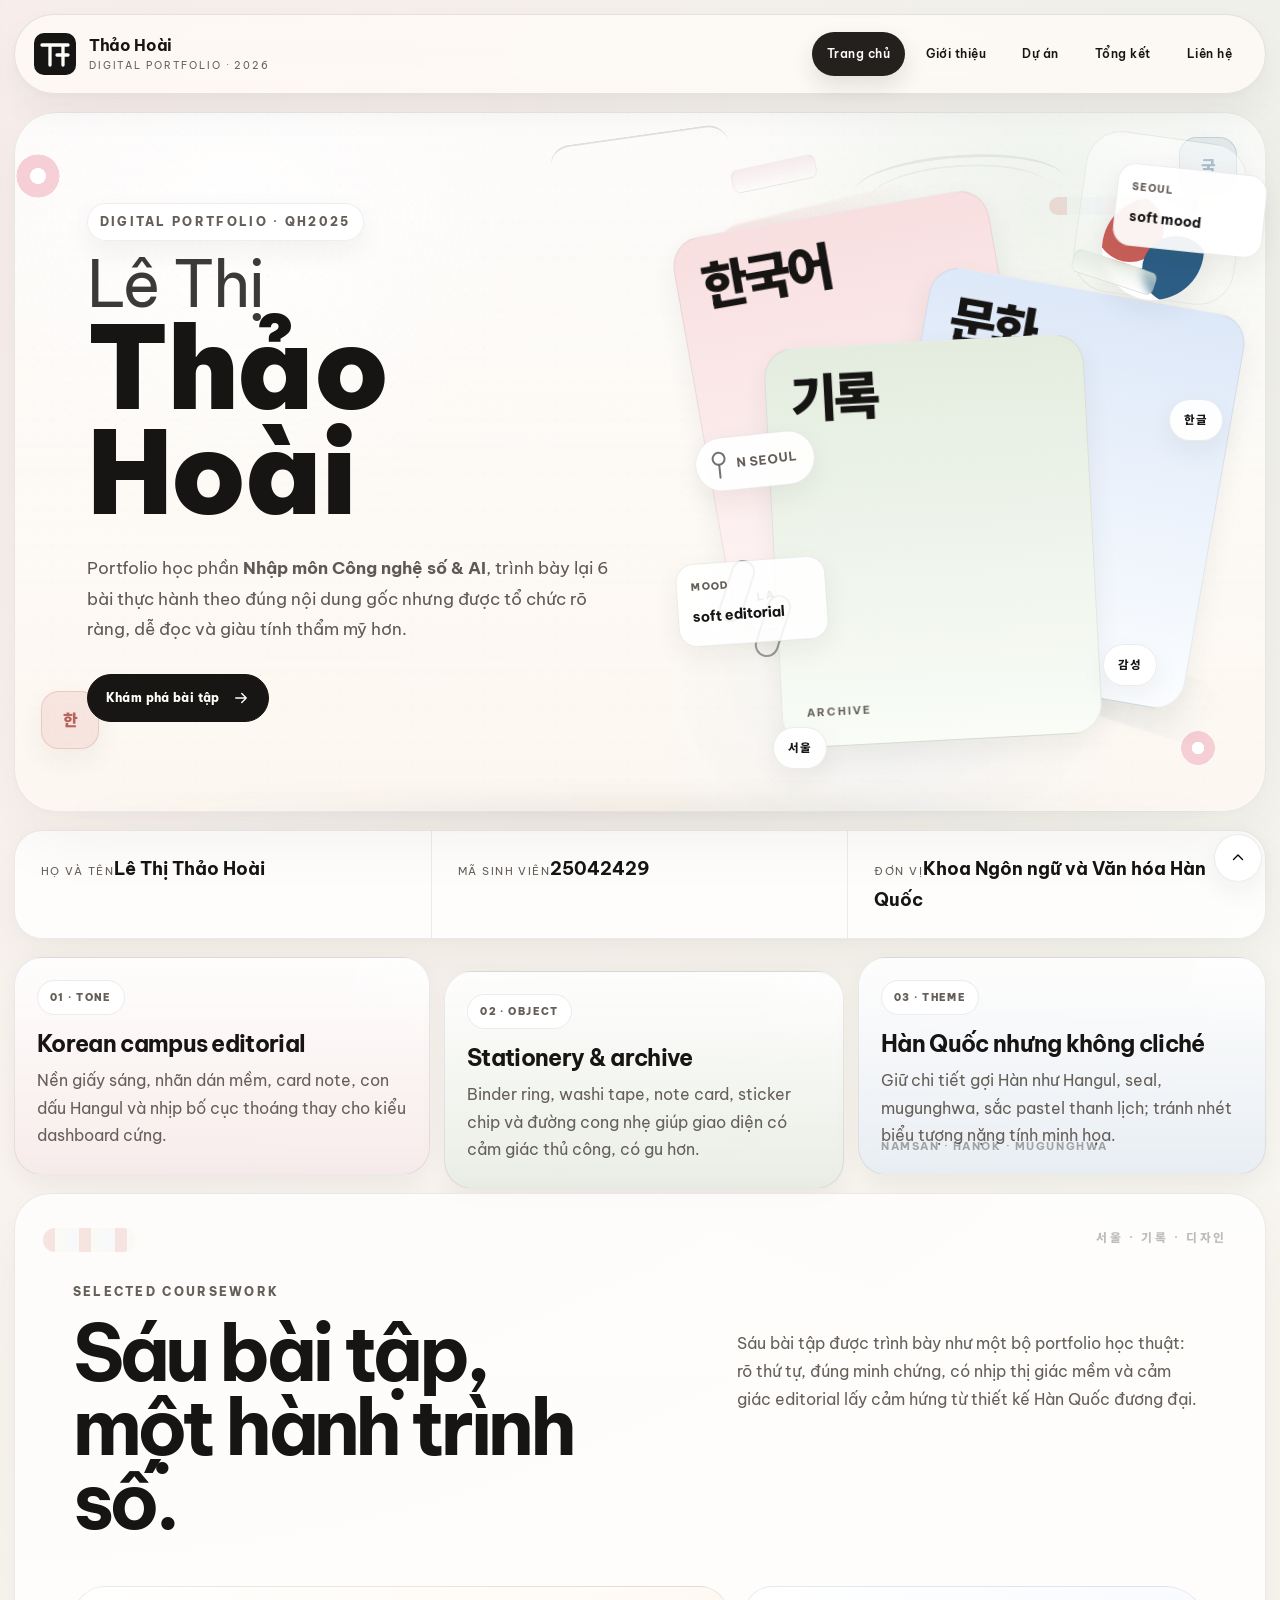
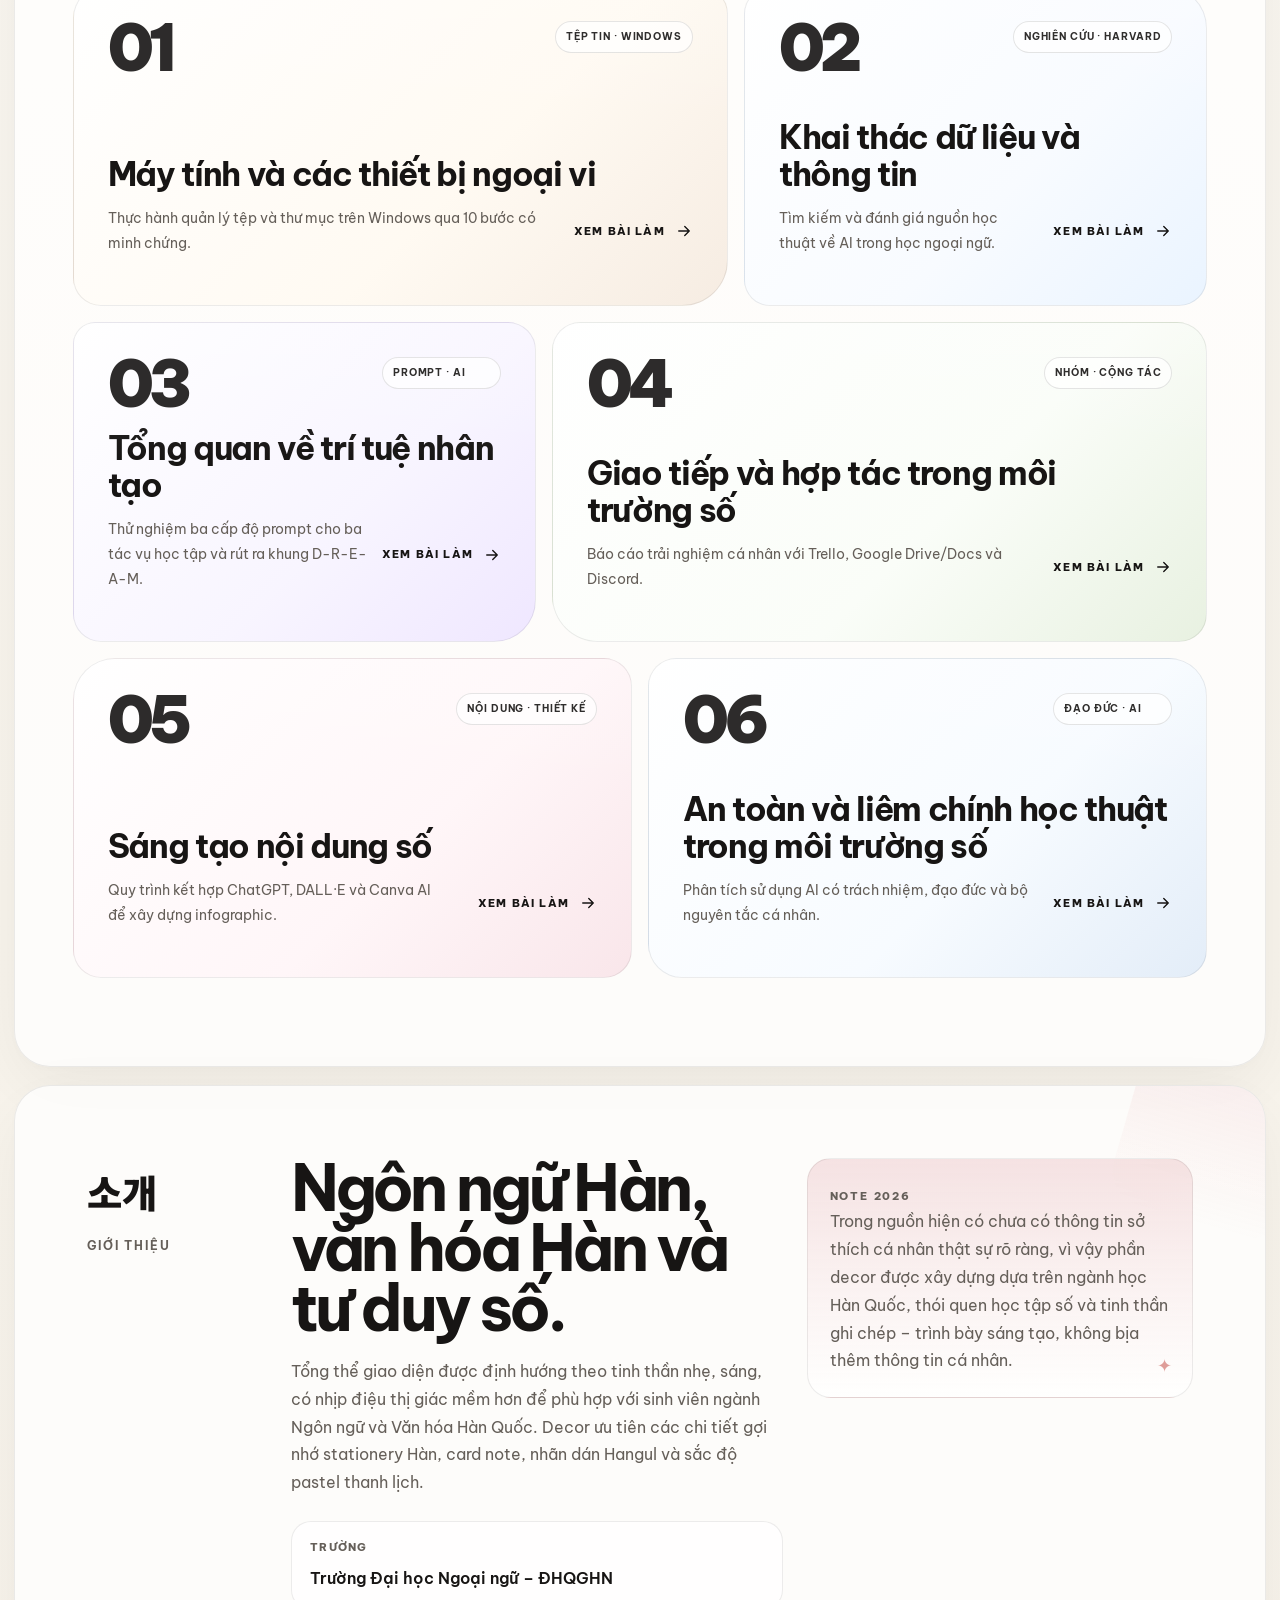
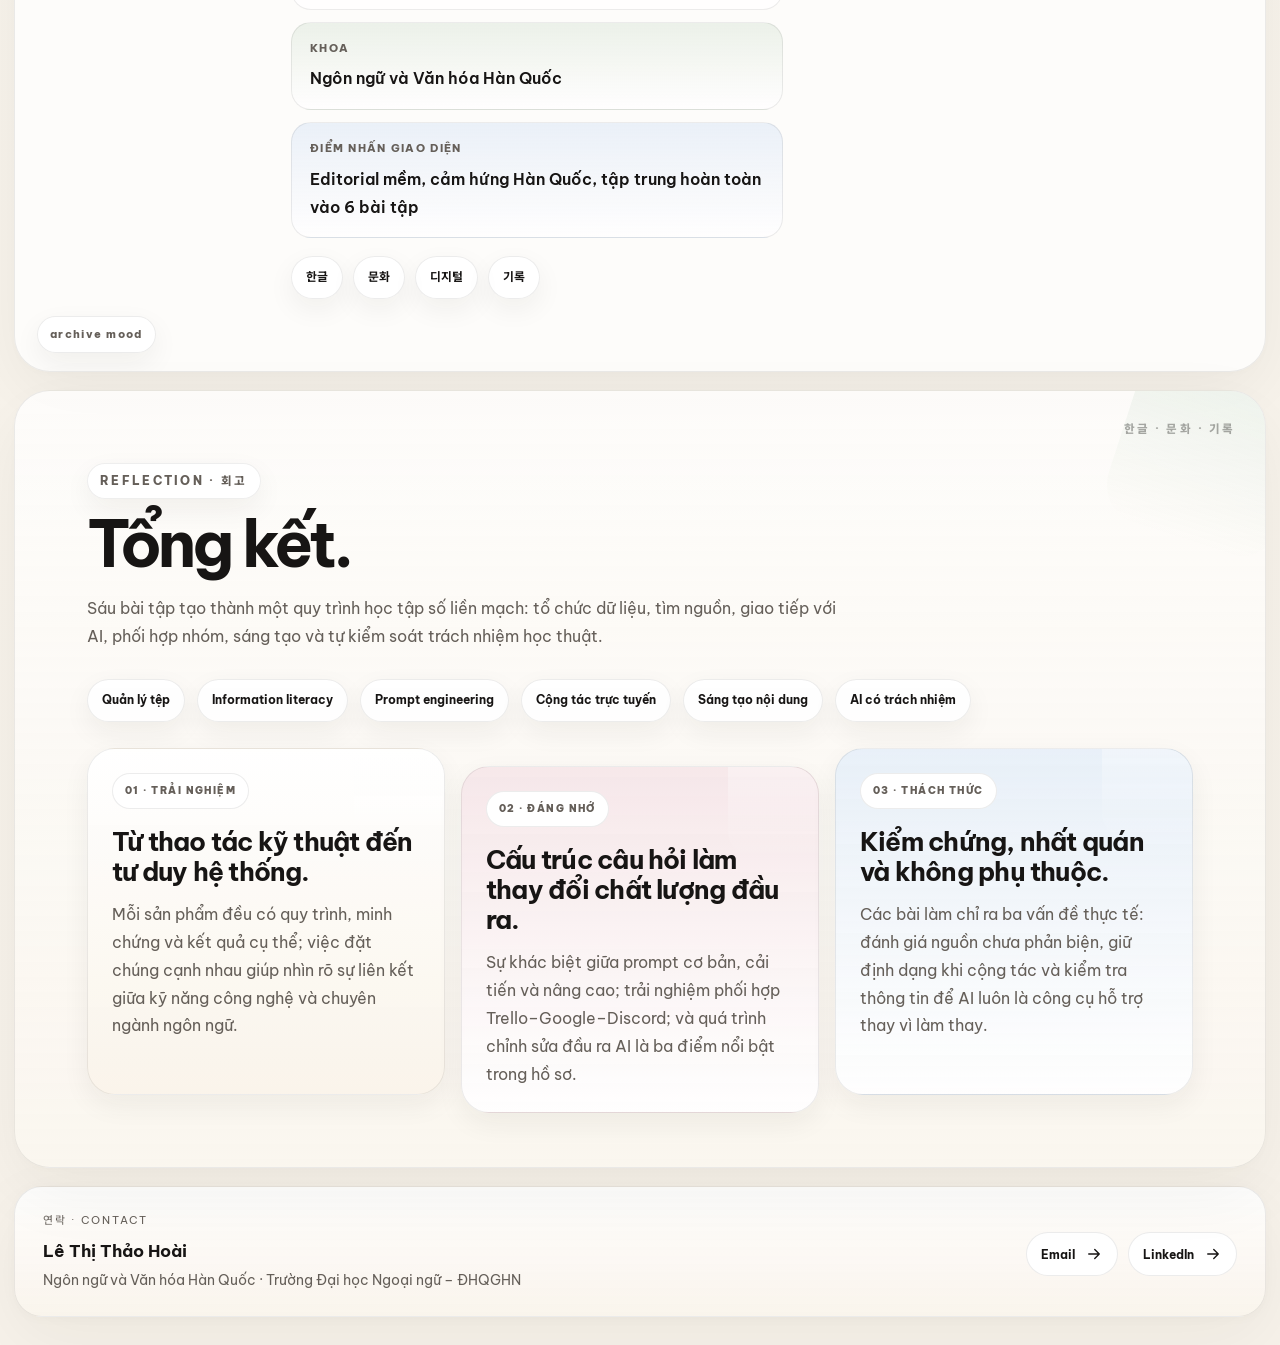
==== index.html @ 71711508 "first commit" ====
<!DOCTYPE html>

<html lang="vi">
<head>
<meta charset="utf-8"/>
<meta content="width=device-width, initial-scale=1" name="viewport"/>
<meta content="Portfolio học phần Nhập môn Công nghệ số và AI của Lê Thị Thảo Hoài." name="description"/>
<meta content="#f4efe4" name="theme-color"/>
<title>Portfolio · Lê Thị Thảo Hoài</title>
<link href="assets/favicon.svg" rel="icon" type="image/svg+xml"/>
<link href="https://fonts.googleapis.com" rel="preconnect"/>
<link crossorigin="" href="https://fonts.gstatic.com" rel="preconnect"/>
<link href="https://fonts.googleapis.com/css2?family=Be+Vietnam+Pro:wght@400;500;600;700;800&amp;family=Noto+Sans+KR:wght@400;500;700;900&amp;display=swap" rel="stylesheet"/>
<link href="assets/css/style.css" rel="stylesheet"/>
</head>
<body>
<a class="skip-link" href="#main">Bỏ qua điều hướng</a>
<div aria-hidden="true" class="reading-progress"><span></span></div>
<header class="site-header">
<a aria-label="Về trang chủ" class="brand" href="index.html">
<svg aria-label="TH" class="brand-mark" role="img" viewbox="0 0 44 44"><rect height="42" width="42" x="1" y="1"></rect><path d="M9 13h16M17 13v20M25 13h10M30 13v20M24 23h11"></path></svg>
<span><strong>Thảo Hoài</strong><small>Digital Portfolio · 2026</small></span>
</a>
<button aria-controls="main-nav" aria-expanded="false" aria-label="Mở menu" class="menu-button" type="button"><svg aria-hidden="true" viewbox="0 0 24 24"><path d="M4 7h16M4 12h16M4 17h16"></path></svg></button>
<nav aria-label="Điều hướng chính" class="main-nav" id="main-nav"><a class="is-active" href="index.html">Trang chủ</a><a href="#gioi-thieu">Giới thiệu</a><a href="#du-an">Dự án</a><a href="#tong-ket">Tổng kết</a><a href="#lien-he">Liên hệ</a></nav>
</header>
<main id="main">
<section class="home-hero">
<div class="motif-cluster hero-motifs" aria-hidden="true"><span class="motif-flower flower-a"></span><span class="motif-flower flower-b"></span><span class="motif-seal">한</span><span class="motif-seal seal-b">국</span><span class="motif-line"></span></div>
<div aria-hidden="true" class="hero-grid"></div>
<div class="hero-copy">
<p class="eyebrow">DIGITAL PORTFOLIO · QH2025</p>
<h1><span>Lê Thị</span><strong>Thảo Hoài</strong></h1>
<p class="hero-intro">Portfolio học phần <b>Nhập môn Công nghệ số &amp; AI</b>, trình bày lại 6 bài thực hành theo đúng nội dung gốc nhưng được tổ chức rõ ràng, dễ đọc và giàu tính thẩm mỹ hơn.</p>
<div class="hero-actions"><a class="button primary" href="#du-an">Khám phá bài tập <svg aria-hidden="true" viewbox="0 0 24 24"><path d="M5 12h14M13 6l6 6-6 6"></path></svg></a></div>
</div>
<div aria-hidden="true" class="hero-object" data-parallax="">
<div class="k-wave wave-1"></div>
<div class="k-wave wave-2"></div>
<div class="paper paper-a"><span>한국어</span><b>LANGUAGE</b></div>
<div class="paper paper-b"><span>문화</span><b>CULTURE</b></div>
<div class="paper paper-c"><span>기록</span><b>ARCHIVE</b></div>
<div class="taegeuk-mark"><i></i><i></i></div>
<div class="binder-ring ring-1"></div><div class="binder-ring ring-2"></div>
<div class="sticker-chip chip-1">한글</div><div class="sticker-chip chip-2">서울</div><div class="sticker-chip chip-3">감성</div>
<div class="washi-tape tape-1"></div><div class="washi-tape tape-2"></div>
<div class="note-card note-a"><small>mood</small><b>soft editorial</b></div>
<div class="note-card note-b"><small>seoul</small><b>soft mood</b></div>
<div class="hanok-roof"></div>
<div class="nseoul-tag"><span class="tower-icon"></span><b>N Seoul</b></div>
<div class="dancheong-band"></div>
</div>
<div class="hero-rail"><span>SEOUL NOTE</span><p>Hangul<br/>Culture<br/>Archive<br/>Editorial<br/>Study mood</p></div>
</section>
<section aria-label="Thông tin sinh viên" class="profile-strip reveal">
<div><small>Họ và tên</small><strong>Lê Thị Thảo Hoài</strong></div>
<div><small>Mã sinh viên</small><strong>25042429</strong></div>
<div><small>Đơn vị</small><strong>Khoa Ngôn ngữ và Văn hóa Hàn Quốc</strong></div>
</section>
<section class="culture-strip reveal" aria-label="Định hướng thẩm mỹ Hàn Quốc">
  <div class="culture-card card-a"><span>01 · TONE</span><h3>Korean campus editorial</h3><p>Nền giấy sáng, nhãn dán mềm, card note, con dấu Hangul và nhịp bố cục thoáng thay cho kiểu dashboard cứng.</p></div>
  <div class="culture-card card-b"><span>02 · OBJECT</span><h3>Stationery &amp; archive</h3><p>Binder ring, washi tape, note card, sticker chip và đường cong nhẹ giúp giao diện có cảm giác thủ công, có gu hơn.</p></div>
  <div class="culture-card card-c"><span>03 · THEME</span><h3>Hàn Quốc nhưng không cliché</h3><p>Giữ chi tiết gợi Hàn như Hangul, seal, mugunghwa, sắc pastel thanh lịch; tránh nhét biểu tượng nặng tính minh họa.</p></div>
</section>
<section class="projects-section" id="du-an">
<div class="section-heading reveal"><p class="eyebrow">SELECTED COURSEWORK</p><h2>Sáu bài tập,<br/>một hành trình số.</h2><p>Sáu bài tập được trình bày như một bộ portfolio học thuật: rõ thứ tự, đúng minh chứng, có nhịp thị giác mềm và cảm giác editorial lấy cảm hứng từ thiết kế Hàn Quốc đương đại.</p></div>
<div class="project-grid"><article class="project-card project-1 reveal">
<a aria-label="Mở Bài 1: Máy tính và các thiết bị ngoại vi" href="bai-1.html">
<span class="project-no">01</span><span class="project-tag">Tệp tin · Windows</span>
<h3>Máy tính và các thiết bị ngoại vi</h3><p>Thực hành quản lý tệp và thư mục trên Windows qua 10 bước có minh chứng.</p><span class="project-link">Xem bài làm <svg aria-hidden="true" viewbox="0 0 24 24"><path d="M5 12h14M13 6l6 6-6 6"></path></svg></span>
</a>
</article><article class="project-card project-2 reveal">
<a aria-label="Mở Bài 2: Khai thác dữ liệu và thông tin" href="bai-2.html">
<span class="project-no">02</span><span class="project-tag">Nghiên cứu · Harvard</span>
<h3>Khai thác dữ liệu và thông tin</h3><p>Tìm kiếm và đánh giá nguồn học thuật về AI trong học ngoại ngữ.</p><span class="project-link">Xem bài làm <svg aria-hidden="true" viewbox="0 0 24 24"><path d="M5 12h14M13 6l6 6-6 6"></path></svg></span>
</a>
</article><article class="project-card project-3 reveal">
<a aria-label="Mở Bài 3: Tổng quan về trí tuệ nhân tạo" href="bai-3.html">
<span class="project-no">03</span><span class="project-tag">Prompt · AI</span>
<h3>Tổng quan về trí tuệ nhân tạo</h3><p>Thử nghiệm ba cấp độ prompt cho ba tác vụ học tập và rút ra khung D-R-E-A-M.</p><span class="project-link">Xem bài làm <svg aria-hidden="true" viewbox="0 0 24 24"><path d="M5 12h14M13 6l6 6-6 6"></path></svg></span>
</a>
</article><article class="project-card project-4 reveal">
<a aria-label="Mở Bài 4: Giao tiếp và hợp tác trong môi trường số" href="bai-4.html">
<span class="project-no">04</span><span class="project-tag">Nhóm · Cộng tác</span>
<h3>Giao tiếp và hợp tác trong môi trường số</h3><p>Báo cáo trải nghiệm cá nhân với Trello, Google Drive/Docs và Discord.</p><span class="project-link">Xem bài làm <svg aria-hidden="true" viewbox="0 0 24 24"><path d="M5 12h14M13 6l6 6-6 6"></path></svg></span>
</a>
</article><article class="project-card project-5 reveal">
<a aria-label="Mở Bài 5: Sáng tạo nội dung số" href="bai-5.html">
<span class="project-no">05</span><span class="project-tag">Nội dung · Thiết kế</span>
<h3>Sáng tạo nội dung số</h3><p>Quy trình kết hợp ChatGPT, DALL·E và Canva AI để xây dựng infographic.</p><span class="project-link">Xem bài làm <svg aria-hidden="true" viewbox="0 0 24 24"><path d="M5 12h14M13 6l6 6-6 6"></path></svg></span>
</a>
</article><article class="project-card project-6 reveal">
<a aria-label="Mở Bài 6: An toàn và liêm chính học thuật trong môi trường số" href="bai-6.html">
<span class="project-no">06</span><span class="project-tag">Đạo đức · AI</span>
<h3>An toàn và liêm chính học thuật trong môi trường số</h3><p>Phân tích sử dụng AI có trách nhiệm, đạo đức và bộ nguyên tắc cá nhân.</p><span class="project-link">Xem bài làm <svg aria-hidden="true" viewbox="0 0 24 24"><path d="M5 12h14M13 6l6 6-6 6"></path></svg></span>
</a>
</article></div>
</section>
<section class="about-section reveal" id="gioi-thieu">
<div class="about-label"><span>소개</span><b>GIỚI THIỆU</b></div>
<div class="about-copy"><h2>Ngôn ngữ Hàn, văn hóa Hàn và tư duy số.</h2><p>Tổng thể giao diện được định hướng theo tinh thần nhẹ, sáng, có nhịp điệu thị giác mềm hơn để phù hợp với sinh viên ngành Ngôn ngữ và Văn hóa Hàn Quốc. Decor ưu tiên các chi tiết gợi nhớ stationery Hàn, card note, nhãn dán Hangul và sắc độ pastel thanh lịch.</p><dl><div><dt>Trường</dt><dd>Trường Đại học Ngoại ngữ – ĐHQGHN</dd></div><div><dt>Khoa</dt><dd>Ngôn ngữ và Văn hóa Hàn Quốc</dd></div><div><dt>Điểm nhấn giao diện</dt><dd>Editorial mềm, cảm hứng Hàn Quốc, tập trung hoàn toàn vào 6 bài tập</dd></div></dl><div class="interest-ribbon"><span>한글</span><span>문화</span><span>디지털</span><span>기록</span></div></div>
<div class="about-note"><span>NOTE 2026</span><p>Trong nguồn hiện có chưa có thông tin sở thích cá nhân thật sự rõ ràng, vì vậy phần decor được xây dựng dựa trên ngành học Hàn Quốc, thói quen học tập số và tinh thần ghi chép – trình bày sáng tạo, không bịa thêm thông tin cá nhân.</p></div>
</section>
<section class="summary-section reveal" id="tong-ket">
<div class="summary-head"><p class="eyebrow">REFLECTION · 회고</p><h2>Tổng kết.</h2><p>Sáu bài tập tạo thành một quy trình học tập số liền mạch: tổ chức dữ liệu, tìm nguồn, giao tiếp với AI, phối hợp nhóm, sáng tạo và tự kiểm soát trách nhiệm học thuật.</p></div>
<div aria-label="Các kỹ năng đã thực hành" class="skill-tape"><span>Quản lý tệp</span><span>Information literacy</span><span>Prompt engineering</span><span>Cộng tác trực tuyến</span><span>Sáng tạo nội dung</span><span>AI có trách nhiệm</span></div>
<div class="summary-grid">
<article><span>01 · TRẢI NGHIỆM</span><h3>Từ thao tác kỹ thuật đến tư duy hệ thống.</h3><p>Mỗi sản phẩm đều có quy trình, minh chứng và kết quả cụ thể; việc đặt chúng cạnh nhau giúp nhìn rõ sự liên kết giữa kỹ năng công nghệ và chuyên ngành ngôn ngữ.</p></article>
<article><span>02 · ĐÁNG NHỚ</span><h3>Cấu trúc câu hỏi làm thay đổi chất lượng đầu ra.</h3><p>Sự khác biệt giữa prompt cơ bản, cải tiến và nâng cao; trải nghiệm phối hợp Trello–Google–Discord; và quá trình chỉnh sửa đầu ra AI là ba điểm nổi bật trong hồ sơ.</p></article>
<article><span>03 · THÁCH THỨC</span><h3>Kiểm chứng, nhất quán và không phụ thuộc.</h3><p>Các bài làm chỉ ra ba vấn đề thực tế: đánh giá nguồn chưa phản biện, giữ định dạng khi cộng tác và kiểm tra thông tin để AI luôn là công cụ hỗ trợ thay vì làm thay.</p></article>
</div>
</section>
</main>
<footer class="site-footer compact-contact" id="lien-he">
  <div class="footer-identity">
    <span class="footer-kicker">연락 · CONTACT</span>
    <strong>Lê Thị Thảo Hoài</strong>
    <p>Ngôn ngữ và Văn hóa Hàn Quốc · Trường Đại học Ngoại ngữ – ĐHQGHN</p>
  </div>
  <div class="mini-links">
    <a class="text-link" href="mailto:thaohoailethi@gmail.com">Email <svg aria-hidden="true" viewBox="0 0 24 24"><path d="M5 12h14M13 6l6 6-6 6"></path></svg></a>
    <a class="text-link" href="https://www.linkedin.com/in/th%E1%BA%A3o-ho%C3%A0i-178639421/?isSelfProfile=false" target="_blank" rel="noopener">LinkedIn <svg aria-hidden="true" viewBox="0 0 24 24"><path d="M5 12h14M13 6l6 6-6 6"></path></svg></a>
  </div>
</footer>
<button aria-label="Lên đầu trang" class="back-to-top" type="button"><svg aria-hidden="true" viewbox="0 0 24 24"><path d="m6 14 6-6 6 6"></path></svg></button>
<div aria-hidden="true" aria-label="Xem ảnh minh chứng" aria-modal="true" class="lightbox" role="dialog">
<button aria-label="Đóng ảnh" class="lightbox-close" type="button"><svg aria-hidden="true" viewbox="0 0 24 24"><path d="m6 6 12 12M18 6 6 18"></path></svg></button>
<figure><img alt="" src=""/><figcaption></figcaption></figure>
</div>
<script src="assets/js/app.js"></script>
</body>
</html>
---- assets/css/style.css ----
:root{
  --ink:#171514;
  --paper:#f8f4ec;
  --paper-2:#fffdf8;
  --paper-3:#efe8da;
  --rose:#f1d7d8;
  --sage:#dfe9de;
  --sky:#dce7f6;
  --sand:#eadfcb;
  --accent:#c95f59;
  --accent-2:#2c5d85;
  --line:rgba(23,21,20,.11);
  --line-strong:rgba(23,21,20,.24);
  --muted:#655f59;
  --shadow:0 20px 60px rgba(35,30,24,.08);
  --shadow-soft:0 10px 28px rgba(35,30,24,.06);
  --radius-xl:32px;
  --radius-lg:24px;
  --radius-md:18px;
  --radius-sm:12px;
  --header-h:80px;
  --max:1260px;
  --content:820px;
  --ease:cubic-bezier(.22,1,.36,1);
}
*{box-sizing:border-box}
html{scroll-behavior:smooth;scroll-padding-top:calc(var(--header-h) + 24px)}
body{
  margin:0;
  color:var(--ink);
  background:
    radial-gradient(circle at top left, rgba(241,215,216,.4), transparent 34%),
    radial-gradient(circle at top right, rgba(220,231,246,.48), transparent 30%),
    linear-gradient(180deg, #fbf8f2 0%, var(--paper) 50%, #f7f2e9 100%);
  font-family:"Be Vietnam Pro","Noto Sans KR","Segoe UI",Arial,sans-serif;
  font-size:16px;
  line-height:1.74;
  text-rendering:optimizeLegibility;
  overflow-x:hidden;
}
body::before{
  content:"";position:fixed;inset:0;pointer-events:none;opacity:.4;
  background-image:linear-gradient(rgba(23,21,20,.03) 1px, transparent 1px),linear-gradient(90deg, rgba(23,21,20,.03) 1px, transparent 1px);
  background-size:26px 26px;mask-image:linear-gradient(180deg,rgba(0,0,0,.55),rgba(0,0,0,.15));
}
img{display:block;max-width:100%}
a{color:inherit} button,input,textarea,select{font:inherit}
button,a{-webkit-tap-highlight-color:transparent}
::selection{background:#f1d8ad;color:var(--ink)}
.skip-link{position:fixed;left:18px;top:-80px;z-index:1000;background:var(--ink);color:var(--paper);padding:12px 16px;border-radius:999px;text-decoration:none;transition:top .2s}
.skip-link:focus{top:14px}
.reading-progress{position:fixed;inset:0 0 auto;height:3px;z-index:999;pointer-events:none}.reading-progress span{display:block;width:0;height:100%;background:linear-gradient(90deg,var(--accent),#e4b96d)}
.site-header{
  width:min(calc(100% - 28px), var(--max));min-height:var(--header-h);margin:14px auto 0;padding:12px 18px;
  border:1px solid rgba(23,21,20,.1);background:rgba(255,252,246,.78);backdrop-filter:blur(14px);
  border-radius:999px;display:flex;align-items:center;justify-content:space-between;gap:20px;
  position:sticky;top:10px;z-index:90;box-shadow:var(--shadow-soft)
}
.brand{display:inline-flex;align-items:center;gap:12px;text-decoration:none;min-width:max-content}
.brand-mark{width:44px;height:44px}.brand-mark rect{fill:var(--ink);rx:10}.brand-mark path{fill:none;stroke:var(--paper-2);stroke-width:3.3;stroke-linecap:round}
.brand span{display:flex;flex-direction:column;line-height:1.08}.brand strong{font-size:.96rem;letter-spacing:-.02em}.brand small{margin-top:5px;font-size:.65rem;letter-spacing:.14em;text-transform:uppercase;color:var(--muted)}
.main-nav{display:flex;align-items:center;gap:6px;flex-wrap:wrap;justify-content:flex-end}
.main-nav a{min-height:42px;padding:10px 14px;border-radius:999px;text-decoration:none;font-size:.76rem;font-weight:700;letter-spacing:.04em;border:1px solid transparent;transition:all .2s var(--ease)}
.main-nav a:hover,.main-nav a:focus-visible{background:rgba(255,255,255,.86);border-color:rgba(23,21,20,.14);outline:0}
.main-nav a.is-active{background:var(--ink);color:var(--paper-2)}
.menu-button{display:none;width:44px;height:44px;border:1px solid rgba(23,21,20,.16);background:rgba(255,255,255,.8);border-radius:50%;cursor:pointer}
.menu-button svg,.button svg,.text-link svg,.project-link svg,.evidence-card svg,.back-to-top svg,.lightbox-close svg,.mini-link svg{width:18px;height:18px;fill:none;stroke:currentColor;stroke-width:1.85;stroke-linecap:round;stroke-linejoin:round}
.eyebrow{margin:0 0 14px;font-size:.72rem;font-weight:800;letter-spacing:.2em;text-transform:uppercase;color:var(--muted)}
.button{min-height:48px;padding:12px 18px;border:1px solid rgba(23,21,20,.16);border-radius:999px;display:inline-flex;align-items:center;justify-content:center;gap:12px;text-decoration:none;font-size:.78rem;font-weight:800;letter-spacing:.05em;text-transform:uppercase;transition:transform .2s var(--ease),box-shadow .2s var(--ease),background .2s}
.button:hover,.button:focus-visible{transform:translateY(-2px);box-shadow:var(--shadow-soft);outline:0}.button.primary{color:var(--paper-2);background:var(--ink);border-color:var(--ink)}.button.ghost{background:rgba(255,255,255,.65)}
.hero-actions{display:flex;flex-wrap:wrap;gap:12px;margin-top:30px}
.home-hero,.projects-section,.about-section,.contact-section,.report-hero,.content-section,.project-pagination,.profile-strip{box-shadow:var(--shadow)}
.home-hero{width:min(calc(100% - 28px), var(--max));margin:18px auto 0;display:grid;grid-template-columns:1.14fr .9fr;background:linear-gradient(135deg, rgba(255,255,255,.74), rgba(255,249,242,.95));border:1px solid rgba(23,21,20,.08);border-radius:36px;overflow:hidden;position:relative}
.hero-grid{position:absolute;inset:0;background-image:radial-gradient(circle at 1px 1px, rgba(23,21,20,.07) 1px, transparent 0);background-size:18px 18px;opacity:.18;pointer-events:none}
.hero-copy{position:relative;z-index:2;padding:clamp(48px,7vw,90px) clamp(24px,5.6vw,78px);align-self:center}
.hero-copy h1{margin:0;line-height:.92;letter-spacing:-.07em}.hero-copy h1 span{display:block;font-size:clamp(2.4rem,5vw,5.2rem);font-weight:500}.hero-copy h1 strong{display:block;font-size:clamp(4rem,9vw,8.8rem);font-weight:900}
.hero-intro{max-width:640px;margin:28px 0 0;font-size:clamp(1rem,1.3vw,1.16rem);color:var(--muted)}
.hero-object{position:relative;min-height:540px;padding:36px;display:grid;place-items:center}
.paper{position:absolute;width:min(68%,320px);aspect-ratio:.8;border:1px solid rgba(23,21,20,.1);border-radius:26px;padding:24px;background:rgba(255,255,255,.84);display:flex;flex-direction:column;justify-content:space-between;box-shadow:var(--shadow-soft);backdrop-filter:blur(8px)}
.paper span{font-family:"Noto Sans KR",sans-serif;font-size:clamp(2.2rem,4vw,4.4rem);font-weight:900;letter-spacing:-.08em}.paper b{font-size:.68rem;letter-spacing:.18em;color:var(--muted)}
.paper-a{left:8%;top:11%;background:linear-gradient(180deg,#f8dfe0,#fff6f6);transform:rotate(-7deg)}
.paper-b{right:10%;top:27%;background:linear-gradient(180deg,#dde8f8,#fbfdff);transform:rotate(8deg)}
.paper-c{left:17%;bottom:8%;background:linear-gradient(180deg,#e4ecdf,#f9fcf7);transform:rotate(-2deg)}
.taegeuk-mark{position:absolute;width:104px;height:104px;right:10%;top:12%;border-radius:50%;background:#fff;border:1px solid rgba(23,21,20,.08);overflow:hidden;box-shadow:var(--shadow-soft)}
.taegeuk-mark i{position:absolute;width:68px;height:68px;border-radius:50%}.taegeuk-mark i:first-child{left:-6px;top:-4px;background:var(--accent)}.taegeuk-mark i:last-child{right:-6px;bottom:-4px;background:var(--accent-2)}
.binder-ring{position:absolute;z-index:3;width:24px;height:64px;border:2px solid rgba(23,21,20,.4);border-radius:18px;transform:rotate(18deg)}.ring-1{left:10%;bottom:27%}.ring-2{left:16%;bottom:22%}
.hero-rail{display:none}
.profile-strip{width:min(calc(100% - 28px), var(--max));margin:18px auto 0;background:rgba(255,255,255,.78);border:1px solid rgba(23,21,20,.08);border-radius:28px;display:grid;grid-template-columns:repeat(3,1fr);overflow:hidden}
.profile-strip div{padding:22px 26px;border-right:1px solid rgba(23,21,20,.08)}.profile-strip div:last-child{border-right:0}.profile-strip small{color:var(--muted);font-size:.66rem;letter-spacing:.14em;text-transform:uppercase}.profile-strip strong{margin-top:7px;font-size:clamp(.94rem,1.4vw,1.12rem)}
.projects-section{width:min(calc(100% - 28px), var(--max));margin:18px auto 0;padding:clamp(44px,7vw,88px) clamp(20px,4.5vw,62px);border:1px solid rgba(23,21,20,.08);border-radius:36px;background:rgba(255,255,255,.72)}
.section-heading{display:grid;grid-template-columns:1.1fr .9fr;column-gap:clamp(24px,7vw,110px);align-items:end;margin-bottom:48px}.section-heading .eyebrow{grid-column:1/-1}.section-heading h2{margin:0;font-size:clamp(2.8rem,6vw,6.6rem);line-height:.96;letter-spacing:-.06em}.section-heading>p:last-child{max-width:460px;margin:0 0 8px;color:var(--muted)}
.project-grid{display:grid;grid-template-columns:repeat(12,1fr);gap:16px}.project-card{border:1px solid rgba(23,21,20,.08);border-radius:28px;min-height:320px;background:#fff;transition:transform .2s var(--ease),box-shadow .2s var(--ease)}.project-card:hover{transform:translateY(-3px);box-shadow:var(--shadow-soft)}
.project-card a{height:100%;padding:clamp(22px,3vw,34px);display:grid;grid-template-columns:1fr auto;grid-template-rows:auto 1fr auto auto;gap:16px;text-decoration:none}.project-no{font-size:clamp(3.4rem,5vw,5rem);font-weight:900;line-height:.84;letter-spacing:-.08em}.project-tag{align-self:start;padding:7px 10px;border:1px solid rgba(23,21,20,.12);border-radius:999px;font-size:.61rem;font-weight:800;letter-spacing:.11em;text-transform:uppercase;background:rgba(255,255,255,.65)}.project-card h3{grid-column:1/-1;align-self:end;margin:0;max-width:640px;font-size:clamp(1.56rem,2.6vw,2.7rem);line-height:1.1;letter-spacing:-.04em}.project-card p{margin:0;color:var(--muted);font-size:.9rem}.project-link{display:flex;gap:10px;align-items:center;justify-self:end;font-size:.68rem;font-weight:800;letter-spacing:.11em;text-transform:uppercase}
.project-1{grid-column:span 7;background:linear-gradient(135deg,#fff,#fffaf2 60%,#f6ece2)}.project-2{grid-column:span 5;background:linear-gradient(135deg,#fff,#f8fbff 60%,#eaf4ff)}.project-3{grid-column:span 5;background:linear-gradient(135deg,#fff,#f8f5ff 60%,#efe7ff)}.project-4{grid-column:span 7;background:linear-gradient(135deg,#fff,#fafdf8 60%,#e8f1e1)}.project-5{grid-column:span 6;background:linear-gradient(135deg,#fff,#fff6f8 60%,#f9e6ea)}.project-6{grid-column:span 6;background:linear-gradient(135deg,#fff,#f7fbff 60%,#e3edf8)}
.about-section,.contact-section{width:min(calc(100% - 28px), var(--max));margin:18px auto 0;padding:clamp(38px,6vw,72px);border:1px solid rgba(23,21,20,.08);border-radius:36px;background:rgba(255,255,255,.72)}
.about-section{display:grid;grid-template-columns:190px 1.2fr .8fr;gap:24px}.about-label{display:flex;flex-direction:column;gap:12px;align-items:flex-start}.about-label span{font-family:"Noto Sans KR",sans-serif;font-weight:900;font-size:clamp(2rem,3vw,3rem)}.about-label b{font-size:.74rem;letter-spacing:.16em;text-transform:uppercase;color:var(--muted)}.about-copy h2,.contact-section h2{margin:0 0 20px;font-size:clamp(2.3rem,5vw,4.9rem);line-height:1;letter-spacing:-.06em}.about-copy p,.about-note p{margin:0;color:var(--muted)}.about-copy dl{display:grid;gap:12px;margin:24px 0 0}.about-copy dl div{padding:16px 18px;border:1px solid rgba(23,21,20,.08);border-radius:20px;background:rgba(255,255,255,.7)}.about-copy dt{font-size:.67rem;letter-spacing:.12em;text-transform:uppercase;color:var(--muted);font-weight:800}.about-copy dd{margin:8px 0 0;font-weight:600}.about-note{padding:22px;border-radius:24px;background:linear-gradient(180deg,rgba(241,215,216,.7),rgba(255,255,255,.8));border:1px solid rgba(23,21,20,.08)}.about-note span{font-size:.7rem;font-weight:800;letter-spacing:.16em;text-transform:uppercase;color:var(--muted)}
.contact-section{display:flex;flex-direction:column;align-items:flex-start;gap:10px}.contact-section a{display:inline-flex;align-items:center;gap:10px;padding:14px 18px;border-radius:999px;border:1px solid rgba(23,21,20,.12);background:#fff;text-decoration:none;font-weight:700;box-shadow:var(--shadow-soft)}
.report-page{width:min(calc(100% - 28px), var(--max));margin:18px auto 60px}.report-hero{display:grid;grid-template-columns:120px minmax(0,1fr) 180px;min-height:480px;border:1px solid rgba(23,21,20,.08);border-radius:36px;background:linear-gradient(135deg,rgba(255,255,255,.92),rgba(248,243,235,.96));overflow:hidden;position:relative}
.report-hero::after{content:"";position:absolute;inset:auto auto 26px 26px;width:132px;height:132px;border-radius:50%;background:radial-gradient(circle,#f6d9da 0%, rgba(246,217,218,.18) 65%, transparent 70%);opacity:.75;pointer-events:none}
.report-index{display:flex;align-items:flex-start;justify-content:center;padding:28px 12px;background:linear-gradient(180deg,#f4ede3,#fffdf8);border-right:1px solid rgba(23,21,20,.08);font-size:clamp(3rem,6vw,5.2rem);font-weight:900;letter-spacing:-.08em;color:var(--ink)}
.report-title-wrap{padding:clamp(40px,6vw,72px);align-self:center}.report-title-wrap h1{margin:0;max-width:860px;font-size:clamp(2.8rem,6.4vw,6.4rem);line-height:.95;letter-spacing:-.07em}.report-lead{max-width:760px;margin:22px 0 0;font-size:1.04rem;color:var(--muted)}.report-meta{display:flex;flex-wrap:wrap;gap:10px;margin-top:28px}.report-meta span{min-width:150px;padding:12px 14px;border:1px solid rgba(23,21,20,.08);border-radius:18px;background:rgba(255,255,255,.72);display:flex;flex-direction:column;box-shadow:var(--shadow-soft)}.report-meta small{font-size:.58rem;font-weight:800;letter-spacing:.13em;text-transform:uppercase;color:var(--muted)}.report-meta span{font-size:.8rem;font-weight:700}
.report-stamp{margin:28px 28px 28px 0;border:1px solid rgba(23,21,20,.08);border-radius:28px;background:linear-gradient(180deg,#fae6cf,#fff8ef);display:flex;flex-direction:column;justify-content:space-between;padding:18px;box-shadow:var(--shadow-soft);align-self:center}.report-stamp span{font-family:"Noto Sans KR",sans-serif;font-size:1.85rem;font-weight:900}.report-stamp b{font-size:4.2rem;line-height:.85;letter-spacing:-.08em}
.report-layout{display:grid;grid-template-columns:250px minmax(0,1fr);gap:18px;margin-top:18px}.toc-card{align-self:start;position:sticky;top:calc(var(--header-h) + 28px);padding:18px;border:1px solid rgba(23,21,20,.08);border-radius:24px;background:rgba(255,255,255,.74);display:flex;flex-direction:column;box-shadow:var(--shadow-soft)}.toc-card span{padding:4px 8px 14px;font-size:.68rem;font-weight:900;letter-spacing:.18em;text-transform:uppercase;border-bottom:1px solid rgba(23,21,20,.08)}.toc-card a{padding:12px 8px;text-decoration:none;font-size:.8rem;font-weight:600;border-bottom:1px solid rgba(23,21,20,.08);transition:padding .18s, background .18s, border-radius .18s}.toc-card a:hover,.toc-card a:focus-visible{padding-left:14px;background:rgba(248,244,236,.85);border-radius:14px;outline:0}
.report-content{min-width:0}.content-section{padding:clamp(30px,5vw,54px);margin-bottom:18px;border:1px solid rgba(23,21,20,.08);border-radius:30px;background:rgba(255,255,255,.78)}.content-section>h2{max-width:900px;margin:0 0 22px;font-size:clamp(2rem,4.2vw,4.2rem);line-height:1.02;letter-spacing:-.055em}.content-section>p{max-width:var(--content)}.content-section h3{letter-spacing:-.02em;margin:0 0 10px}.content-section code{display:inline-block;padding:4px 7px;border-radius:10px;background:var(--paper-3);border:1px solid rgba(23,21,20,.08);font-family:ui-monospace,SFMono-Regular,Consolas,monospace;overflow-wrap:anywhere}
.clean-list{max-width:760px;margin:18px 0;padding:0;list-style:none}.clean-list li{position:relative;padding:10px 0 10px 28px;border-bottom:1px solid rgba(23,21,20,.08)}.clean-list li::before{content:"";position:absolute;left:4px;top:18px;width:8px;height:8px;border-radius:50%;background:var(--accent)}
.split-cards,.method-grid,.tool-cards,.challenge-grid,.policy-grid,.principle-grid{display:grid;grid-template-columns:repeat(2,minmax(0,1fr));gap:14px}.split-cards>div,.method-grid article,.tool-cards article,.challenge-grid article,.policy-grid article,.principle-grid article,.process-stack article,.step-card{padding:22px;border:1px solid rgba(23,21,20,.08);border-radius:22px;background:rgba(255,255,255,.78)}.method-grid article:nth-child(2),.tool-cards article:nth-child(2),.policy-grid article:nth-child(2),.challenge-grid article:nth-child(2){background:rgba(225,236,223,.7)}.method-grid article:nth-child(3),.tool-cards article:nth-child(3),.policy-grid article:nth-child(3),.challenge-grid article:nth-child(3){background:rgba(219,231,248,.72)}.method-grid span,.challenge-grid span,.policy-grid span,.process-stack span{font-size:.64rem;font-weight:900;letter-spacing:.14em;text-transform:uppercase;color:var(--accent)}.tool-cards{grid-template-columns:repeat(3,minmax(0,1fr))}.tool-cards b{font-size:.66rem;letter-spacing:.12em;color:var(--muted)}
.steps-grid{display:grid;grid-template-columns:repeat(2,minmax(0,1fr));gap:14px}.step-card span{font-size:.66rem;font-weight:900;letter-spacing:.15em;text-transform:uppercase;color:var(--muted)}.step-card p{margin:22px 0 0}
.gallery-heading{margin-top:10px;display:flex;justify-content:space-between;align-items:end;gap:20px}.gallery-heading h3{margin:0;font-size:1.18rem}.gallery-heading p{margin:0;color:var(--muted);font-size:.78rem}
.evidence-grid{margin-top:18px;display:grid;grid-template-columns:repeat(2,minmax(0,1fr));gap:14px}.evidence-card{padding:0;border:1px solid rgba(23,21,20,.08);border-radius:22px;background:#fff;text-align:left;cursor:zoom-in;overflow:hidden;box-shadow:var(--shadow-soft)}.evidence-card img{width:100%;aspect-ratio:16/10;object-fit:contain;background:white;transition:transform .4s var(--ease)}.evidence-card:hover img{transform:scale(1.015)}.evidence-card span{min-height:54px;padding:12px 14px;display:flex;align-items:center;justify-content:space-between;gap:12px;border-top:1px solid rgba(23,21,20,.08);font-size:.74rem}.evidence-card b{font-weight:700}
.evidence-flow{display:grid;gap:18px}.evidence-step{display:grid;grid-template-columns:minmax(0,1fr);gap:14px;padding:18px;border:1px solid rgba(23,21,20,.08);border-radius:24px;background:linear-gradient(180deg,rgba(255,255,255,.92),rgba(248,244,236,.76));box-shadow:var(--shadow-soft)}.evidence-step.is-pair{grid-template-columns:.92fr 1.08fr;align-items:start}.evidence-copy{display:flex;flex-direction:column;gap:10px}.step-kicker{display:inline-flex;align-items:center;gap:8px;width:max-content;padding:8px 12px;border-radius:999px;background:rgba(255,255,255,.95);border:1px solid rgba(23,21,20,.08);font-size:.64rem;font-weight:900;letter-spacing:.14em;text-transform:uppercase;color:var(--muted)}.step-kicker::before{content:"";width:8px;height:8px;border-radius:50%;background:var(--accent)}.evidence-copy h3{margin:0;font-size:1.2rem;line-height:1.25}.evidence-copy p{margin:0;color:var(--muted)}.evidence-figure{margin:0;padding:12px;border-radius:20px;background:#fff;border:1px solid rgba(23,21,20,.08)}.evidence-figure img{width:100%;border-radius:14px;background:#fff;object-fit:contain}.evidence-figure figcaption{padding-top:10px;font-size:.76rem;color:var(--muted)}.mini-links{display:flex;gap:10px;flex-wrap:wrap;margin-top:6px}.mini-link{display:inline-flex;align-items:center;gap:8px;padding:10px 14px;border-radius:999px;background:#fff;border:1px solid rgba(23,21,20,.08);text-decoration:none;font-size:.72rem;font-weight:700;color:var(--muted)}
.callout{max-width:860px;margin:30px 0;padding:22px;border:1px solid rgba(23,21,20,.08);border-radius:24px;background:linear-gradient(135deg,#fff7ea,#fff);box-shadow:var(--shadow-soft)}.callout>strong{display:block;margin-bottom:8px;font-size:1.05rem}.callout p:last-child{margin-bottom:0}
.table-wrap{width:100%;overflow-x:auto;border:1px solid rgba(23,21,20,.08);border-radius:22px;background:#fff;box-shadow:var(--shadow-soft)}table{width:100%;min-width:720px;border-collapse:collapse;font-size:.8rem;line-height:1.5}caption{padding:14px 16px;text-align:left;font-weight:800;background:linear-gradient(180deg,#fbf6ee,#f2e8d8);border-bottom:1px solid rgba(23,21,20,.08)}th,td{padding:12px 12px;text-align:left;vertical-align:top;border-right:1px solid rgba(23,21,20,.08);border-bottom:1px solid rgba(23,21,20,.08)}th{background:#1f1b19;color:var(--paper-2);font-size:.64rem;letter-spacing:.1em;text-transform:uppercase}tbody tr:nth-child(even){background:#fbf9f4}td:first-child{font-weight:800}
.reference-list{padding:0;margin:0;list-style:none}.reference-list li{padding:18px 0;display:grid;grid-template-columns:48px minmax(0,1fr);gap:14px;border-bottom:1px solid rgba(23,21,20,.08)}.reference-list li>span{width:38px;height:38px;display:grid;place-items:center;border:1px solid rgba(23,21,20,.08);border-radius:50%;background:#fff;font-size:.72rem;font-weight:900;box-shadow:var(--shadow-soft)}.reference-list p{margin:0;overflow-wrap:anywhere}.analysis-stack,.process-stack{display:grid;gap:14px}.analysis-stack article{padding:22px;border-radius:22px;background:rgba(255,255,255,.84);border:1px solid rgba(23,21,20,.08);position:relative}.analysis-stack article::before{content:"";position:absolute;left:0;top:20px;bottom:20px;width:6px;border-radius:999px;background:linear-gradient(180deg,var(--accent),var(--accent-2))}.analysis-stack h3{margin:0 0 8px;padding-left:18px}.analysis-stack p{margin:0;max-width:800px;padding-left:18px}
.dream-grid{margin:30px 0;display:grid;grid-template-columns:repeat(5,minmax(0,1fr));gap:10px}.dream-grid div{min-height:185px;padding:16px;border:1px solid rgba(23,21,20,.08);border-radius:20px;display:flex;flex-direction:column;background:#fff;box-shadow:var(--shadow-soft)}.dream-grid b{font-size:3rem;line-height:1}.dream-grid span{margin-top:auto;font-weight:800}.dream-grid p{margin:7px 0 0;font-size:.72rem;color:var(--muted)}
.timeline{border-left:2px solid rgba(23,21,20,.12);padding-left:28px}.timeline article{position:relative;padding:6px 0 28px}.timeline article::before{content:"";position:absolute;left:-36px;top:13px;width:14px;height:14px;border-radius:50%;background:var(--accent);border:2px solid #fff;box-shadow:0 0 0 1px rgba(23,21,20,.1)}.timeline span{font-size:.68rem;font-weight:900;letter-spacing:.1em;text-transform:uppercase;color:var(--muted)}.timeline p{margin:8px 0 0}
.principle-grid article{min-height:220px}.principle-grid article:last-child{grid-column:1/-1;background:rgba(241,215,216,.72)}.principle-grid b{font-size:3rem;line-height:1}.principle-grid h3{margin:22px 0 10px}
.project-pagination{margin-top:18px;display:grid;grid-template-columns:1fr 1fr;border:1px solid rgba(23,21,20,.08);border-radius:28px;overflow:hidden;background:#fff}.project-pagination a{min-height:82px;padding:20px;display:flex;align-items:center;justify-content:center;text-decoration:none;font-weight:800;background:rgba(255,255,255,.82);transition:all .18s var(--ease)}.project-pagination a+a{border-left:1px solid rgba(23,21,20,.08);background:linear-gradient(180deg,#fbf6ee,#fff)}.project-pagination a:hover,.project-pagination a:focus-visible{background:var(--ink);color:var(--paper);outline:0}
.site-footer{width:min(calc(100% - 28px), var(--max));margin:0 auto 40px;padding:28px 34px;border:1px solid rgba(23,21,20,.08);border-radius:30px;background:rgba(255,255,255,.76);display:flex;align-items:center;justify-content:space-between;gap:20px;box-shadow:var(--shadow-soft)}.site-footer strong{display:block;font-size:1.12rem}.site-footer p{margin:.35rem 0 0;color:var(--muted)}.footer-kicker{display:block;margin-bottom:8px;font-size:.68rem;letter-spacing:.16em;text-transform:uppercase;color:var(--muted)}.text-link{display:inline-flex;align-items:center;gap:10px;padding:12px 16px;border-radius:999px;text-decoration:none;border:1px solid rgba(23,21,20,.08);background:#fff;font-weight:700;box-shadow:var(--shadow-soft)}
.back-to-top{position:fixed;right:18px;bottom:18px;width:48px;height:48px;border:1px solid rgba(23,21,20,.08);border-radius:50%;background:rgba(255,255,255,.9);box-shadow:var(--shadow-soft);display:grid;place-items:center;cursor:pointer;z-index:50}
.lightbox{position:fixed;inset:0;z-index:500;padding:26px;display:none;place-items:center;background:rgba(15,15,14,.88)}.lightbox[aria-hidden="false"]{display:grid}.lightbox figure{width:min(96vw,1400px);height:min(90vh,1000px);margin:0;display:grid;grid-template-rows:minmax(0,1fr) auto;background:white;border-radius:20px;overflow:hidden}.lightbox figure img{width:100%;height:100%;object-fit:contain;background:white}.lightbox figcaption{padding:14px 16px;background:#fff;font-size:.82rem;color:var(--muted)}.lightbox-close{position:absolute;top:26px;right:26px;width:48px;height:48px;border:0;border-radius:50%;background:#fff;display:grid;place-items:center;cursor:pointer;box-shadow:var(--shadow-soft)}
.reveal{opacity:1;transform:none}
@media (max-width:1080px){
  .home-hero,.report-hero,.about-section,.section-heading,.report-layout,.split-cards,.method-grid,.tool-cards,.challenge-grid,.policy-grid,.principle-grid,.steps-grid,.evidence-grid,.dream-grid,.profile-strip,.project-pagination,.evidence-step.is-pair{grid-template-columns:1fr}
  .project-1,.project-2,.project-3,.project-4,.project-5,.project-6{grid-column:span 12}
  .hero-object{min-height:400px}.report-hero{grid-template-columns:90px 1fr}.report-stamp{display:none}.toc-card{position:static}.about-label{flex-direction:row;align-items:center}.site-footer{flex-direction:column;align-items:flex-start}
}
@media (max-width:760px){
  .site-header{padding:12px 14px;border-radius:26px}.menu-button{display:grid;place-items:center}.main-nav{position:absolute;left:0;right:0;top:calc(100% + 10px);padding:12px;border-radius:26px;background:rgba(255,252,246,.96);border:1px solid rgba(23,21,20,.08);box-shadow:var(--shadow-soft);display:none;flex-direction:column;align-items:stretch}.main-nav.is-open{display:flex}.main-nav a{justify-content:center}
  .home-hero,.projects-section,.about-section,.contact-section,.report-hero,.content-section,.profile-strip,.site-footer{border-radius:26px}
  .report-hero{min-height:unset}.report-index{padding:18px 8px;font-size:2.2rem}.report-title-wrap{padding:28px 22px 34px}.report-title-wrap h1{font-size:2.6rem}.content-section>h2{font-size:1.9rem}.button,.text-link,.contact-section a{width:100%;justify-content:center}.hero-actions{flex-direction:column}.lightbox{padding:12px}.lightbox-close{top:14px;right:14px}
}


/* --- Korean-inspired home refinements --- */
.hero-object::before{
  content:"";position:absolute;inset:24px 24px auto auto;width:160px;height:160px;
  border-radius:36px;background:linear-gradient(180deg, rgba(255,255,255,.55), rgba(255,255,255,0));
  border:1px solid rgba(23,21,20,.06);transform:rotate(8deg)
}
.k-wave{position:absolute;border-radius:999px;filter:blur(.2px);opacity:.8}
.wave-1{width:220px;height:58px;left:10%;top:16%;background:linear-gradient(90deg, rgba(201,95,89,.16), rgba(201,95,89,0));transform:rotate(-18deg)}
.wave-2{width:260px;height:68px;right:4%;bottom:14%;background:linear-gradient(90deg, rgba(44,93,133,.14), rgba(44,93,133,0));transform:rotate(12deg)}
.sticker-chip{position:absolute;padding:9px 14px;border-radius:999px;background:rgba(255,255,255,.92);border:1px solid rgba(23,21,20,.08);font-size:.72rem;font-weight:800;letter-spacing:.06em;box-shadow:var(--shadow-soft)}
.chip-1{right:12%;top:32%}.chip-2{left:14%;bottom:12%}.chip-3{right:19%;bottom:22%}
.interest-ribbon{display:flex;flex-wrap:wrap;gap:10px;margin-top:18px}
.interest-ribbon span,.skill-tape span{display:inline-flex;align-items:center;padding:10px 14px;border-radius:999px;border:1px solid rgba(23,21,20,.08);background:rgba(255,255,255,.85);font-size:.74rem;font-weight:700;box-shadow:var(--shadow-soft)}
.summary-section{
  width:min(calc(100% - 28px), var(--max));margin:18px auto 0;padding:clamp(38px,6vw,72px);
  border:1px solid rgba(23,21,20,.08);border-radius:36px;background:linear-gradient(180deg, rgba(255,255,255,.75), rgba(250,246,239,.95));position:relative;overflow:hidden
}
.summary-section::before{
  content:"";position:absolute;right:-34px;top:-26px;width:180px;height:180px;border-radius:44px;
  background:linear-gradient(180deg, rgba(223,233,222,.7), rgba(255,255,255,0));transform:rotate(18deg)
}
.summary-section::after{
  content:"한글 · 문화 · 기록";position:absolute;right:30px;top:28px;font-size:.72rem;font-weight:800;letter-spacing:.18em;text-transform:uppercase;color:rgba(23,21,20,.36)
}
.summary-head{position:relative;z-index:1;max-width:860px}
.summary-head h2{margin:0 0 18px;font-size:clamp(2.4rem,5vw,5rem);line-height:.98;letter-spacing:-.06em}
.summary-head p:last-child{margin:0;color:var(--muted);font-size:1.03rem;max-width:760px}
.skill-tape{position:relative;z-index:1;display:flex;gap:12px;flex-wrap:wrap;margin:28px 0 26px}
.summary-grid{position:relative;z-index:1;display:grid;grid-template-columns:repeat(3,minmax(0,1fr));gap:16px}
.summary-grid article{padding:24px;border-radius:24px;border:1px solid rgba(23,21,20,.08);background:rgba(255,255,255,.88);box-shadow:var(--shadow-soft)}
.summary-grid article:nth-child(2){transform:translateY(18px);background:linear-gradient(180deg, rgba(245,228,231,.85), rgba(255,255,255,.92))}
.summary-grid article:nth-child(3){background:linear-gradient(180deg, rgba(227,237,248,.8), rgba(255,255,255,.92))}
.summary-grid span{display:inline-flex;align-items:center;margin-bottom:18px;padding:8px 12px;border-radius:999px;background:#fff;border:1px solid rgba(23,21,20,.08);font-size:.65rem;font-weight:900;letter-spacing:.14em;text-transform:uppercase;color:var(--muted)}
.summary-grid h3{margin:0 0 14px;font-size:clamp(1.35rem,2vw,1.7rem);line-height:1.18;letter-spacing:-.03em}
.summary-grid p{margin:0;color:var(--muted)}
.about-note{position:relative;overflow:hidden}
.about-note::after{content:"✦";position:absolute;right:20px;bottom:16px;font-size:1.1rem;color:rgba(201,95,89,.6)}
.contact-section{position:relative;overflow:hidden}
.contact-section::after{content:"서울 vibe";position:absolute;right:26px;top:28px;padding:8px 12px;border-radius:999px;border:1px solid rgba(23,21,20,.08);background:rgba(255,255,255,.84);font-size:.68rem;font-weight:800;letter-spacing:.12em;color:var(--muted)}
@media (max-width:1080px){
  .summary-grid{grid-template-columns:1fr}
  .summary-grid article:nth-child(2){transform:none}
}
@media (max-width:760px){
  .summary-section{border-radius:26px}
  .summary-section::after,.contact-section::after{display:none}
  .sticker-chip{font-size:.66rem;padding:7px 11px}
  .chip-1{right:10%;top:30%}.chip-2{left:10%;bottom:10%}.chip-3{right:14%;bottom:20%}
}


/* --- Taste skill refinement: anti-template / Korean editorial layer --- */
:root{
  --paper-texture: radial-gradient(circle at 20% 20%, rgba(255,255,255,.7) 0 2px, transparent 2px 100%), radial-gradient(circle at 70% 50%, rgba(23,21,20,.02) 0 1px, transparent 1px 100%);
}
body{
  background:
    radial-gradient(circle at top left, rgba(241,215,216,.36), transparent 34%),
    radial-gradient(circle at top right, rgba(223,233,222,.46), transparent 30%),
    linear-gradient(180deg, #fcfaf6 0%, #f8f4ec 55%, #f7f2ea 100%);
}
body::before{background-image:var(--paper-texture),linear-gradient(rgba(23,21,20,.022) 1px, transparent 1px),linear-gradient(90deg, rgba(23,21,20,.022) 1px, transparent 1px);background-size:180px 180px,26px 26px,26px 26px;opacity:.58}
.site-header{box-shadow:0 18px 34px rgba(35,30,24,.05), 0 2px 10px rgba(35,30,24,.03)}
.brand strong{font-size:1rem}
.brand small{letter-spacing:.18em}
.main-nav a{font-weight:600;text-transform:none}
.main-nav a.is-active{background:#23201d;color:#fff;box-shadow:0 10px 22px rgba(35,30,24,.12)}
.button{letter-spacing:.03em;text-transform:none;font-weight:800}
.button.primary{background:#181615}
.home-hero,.projects-section,.about-section,.contact-section,.report-hero,.content-section,.project-pagination,.profile-strip,.site-footer,.summary-section{box-shadow:0 22px 70px rgba(35,30,24,.055),0 2px 12px rgba(35,30,24,.025)}
.home-hero{grid-template-columns:1.04fr .96fr;border-radius:42px;overflow:visible;background:linear-gradient(180deg, rgba(255,255,255,.78), rgba(253,249,242,.95))}
.home-hero::before{content:"";position:absolute;left:24px;right:24px;bottom:-16px;height:36px;border-radius:50%;background:radial-gradient(ellipse at center, rgba(35,30,24,.08), rgba(35,30,24,0) 72%);filter:blur(10px);pointer-events:none}
.hero-copy h1 span{font-weight:400;opacity:.84}.hero-copy h1 strong{font-weight:900}
.hero-copy .eyebrow{display:inline-flex;align-items:center;gap:10px;padding:8px 12px;border-radius:999px;background:rgba(255,255,255,.84);border:1px solid rgba(23,21,20,.07);width:max-content;box-shadow:var(--shadow-soft)}
.hero-intro{max-width:600px;font-size:1.08rem}
.hero-object{min-height:590px;padding:28px 32px 22px;align-items:center;justify-items:center}
.paper{border-radius:30px;backdrop-filter:blur(10px);border:1px solid rgba(23,21,20,.07)}
.paper span{line-height:.92}
.paper-a{left:6%;top:14%;transform:rotate(-10deg)}
.paper-b{right:8%;top:25%;transform:rotate(10deg)}
.paper-c{left:18%;bottom:10%;transform:rotate(-3deg)}
.project-card{overflow:hidden;position:relative}
.project-card::before{content:"";position:absolute;inset:0;pointer-events:none;background:linear-gradient(180deg, rgba(255,255,255,.16), rgba(255,255,255,0) 44%)}
.project-card:hover{transform:translateY(-6px) rotate(-.4deg)}
.project-card:nth-child(2):hover,.project-card:nth-child(5):hover{transform:translateY(-6px) rotate(.35deg)}
.project-card a{gap:14px}
.project-no{opacity:.9}
.project-card h3{max-width:500px}
.project-tag{font-weight:700;letter-spacing:.09em;background:rgba(255,255,255,.75)}
.project-1{border-top-left-radius:32px;border-bottom-right-radius:46px}
.project-2{border-top-right-radius:42px;border-bottom-left-radius:26px}
.project-3{border-top-left-radius:22px;border-bottom-right-radius:42px}
.project-4{border-top-right-radius:30px;border-bottom-left-radius:46px}
.project-5{border-top-left-radius:42px;border-bottom-right-radius:28px}
.project-6{border-top-right-radius:38px;border-bottom-left-radius:34px}
.about-section{grid-template-columns:180px 1.12fr .88fr;align-items:start;position:relative;overflow:hidden}
.about-section::before{content:"";position:absolute;right:-40px;top:-40px;width:180px;height:180px;border-radius:38px;background:linear-gradient(180deg, rgba(241,215,216,.45), rgba(255,255,255,0));transform:rotate(16deg)}
.about-copy h2,.contact-section h2{line-height:.94}
.about-copy p{max-width:680px}
.about-copy dl div:nth-child(2){background:linear-gradient(180deg, rgba(223,233,222,.6), rgba(255,255,255,.7))}
.about-copy dl div:nth-child(3){background:linear-gradient(180deg, rgba(220,231,246,.58), rgba(255,255,255,.7))}
.profile-strip{background:rgba(255,255,255,.82)}
.report-page{margin-top:20px}
.report-hero{border-radius:40px;grid-template-columns:108px minmax(0,1fr) 170px;position:relative;overflow:visible}
.report-hero::before{content:"";position:absolute;inset:22px 22px auto auto;width:140px;height:140px;border-radius:34px;background:linear-gradient(180deg, rgba(255,255,255,.6), rgba(255,255,255,0));transform:rotate(9deg);pointer-events:none}
.report-index{background:linear-gradient(180deg,#f9f3e9,#fffdf8);border-radius:40px 0 0 40px;font-size:clamp(2.8rem,5vw,4.8rem)}
.report-title-wrap{position:relative;z-index:1}
.report-title-wrap .eyebrow{display:inline-flex;align-items:center;gap:8px;padding:7px 12px;border-radius:999px;background:rgba(255,255,255,.84);border:1px solid rgba(23,21,20,.07);width:max-content;box-shadow:var(--shadow-soft)}
.report-meta span:nth-child(2){background:linear-gradient(180deg, rgba(223,233,222,.55), rgba(255,255,255,.72))}
.report-meta span:nth-child(3){background:linear-gradient(180deg, rgba(220,231,246,.6), rgba(255,255,255,.72))}
.report-stamp{border-radius:26px;transform:rotate(2deg)}
.report-layout{gap:22px}
.toc-card{border-radius:28px;padding:20px 18px}
.toc-card span{letter-spacing:.2em}
.toc-card a{font-weight:700}
.content-section{border-radius:32px;padding:clamp(30px,4.5vw,50px) clamp(24px,4vw,44px);position:relative;overflow:hidden}
.content-section::after{content:"";position:absolute;right:20px;bottom:18px;width:82px;height:82px;border-radius:50%;background:radial-gradient(circle, rgba(241,215,216,.42), rgba(241,215,216,0) 72%);pointer-events:none}
.content-section:nth-of-type(even)::after{background:radial-gradient(circle, rgba(223,233,222,.44), rgba(223,233,222,0) 72%)}
.content-section>h2{margin-bottom:18px}
.evidence-step{padding:20px 22px;border-radius:28px;overflow:hidden}
.evidence-step:nth-child(odd){background:linear-gradient(180deg, rgba(255,255,255,.92), rgba(251,247,240,.82))}
.evidence-step:nth-child(even){background:linear-gradient(180deg, rgba(255,255,255,.92), rgba(247,250,246,.82))}
.evidence-copy h3{font-size:1.28rem;letter-spacing:-.02em}
.evidence-figure{border-radius:22px;padding:14px}
.evidence-figure img{border-radius:16px}
.callout{border-radius:28px}
.summary-head .eyebrow{display:inline-flex;align-items:center;padding:7px 12px;border-radius:999px;background:rgba(255,255,255,.88);border:1px solid rgba(23,21,20,.07);box-shadow:var(--shadow-soft)}
.summary-grid article{overflow:hidden;position:relative}
.summary-grid article::before{content:"";position:absolute;right:0;top:0;width:90px;height:90px;border-bottom-left-radius:26px;background:linear-gradient(180deg, rgba(255,255,255,.35), rgba(255,255,255,0))}
.contact-section a{font-weight:800}
.site-footer{border-radius:34px}

/* Korean decorative system */
.motif-cluster{pointer-events:none;position:absolute;z-index:0}
.hero-motifs{inset:0}
.report-motifs{inset:0}
.motif-flower{position:absolute;width:74px;height:74px}
.motif-flower::before,.motif-flower::after{content:"";position:absolute;inset:0;border-radius:50%;background:radial-gradient(circle at center, rgba(255,255,255,.95) 0 16%, rgba(247,206,213,.88) 17% 44%, transparent 45% 100%)}
.motif-flower::after{transform:rotate(45deg);filter:saturate(.95)}
.flower-a{left:-14px;top:26px;transform:scale(.92)}
.flower-b{right:30px;bottom:26px;transform:scale(.72)}
.flower-c{right:36px;top:18px;transform:scale(.66)}
.flower-d{left:18px;bottom:24px;transform:scale(.56)}
.motif-seal{position:absolute;display:grid;place-items:center;width:58px;height:58px;border-radius:18px;background:rgba(201,95,89,.12);border:1px solid rgba(201,95,89,.22);color:rgba(160,58,51,.76);font-family:"Noto Sans KR",sans-serif;font-weight:900;letter-spacing:-.02em;box-shadow:var(--shadow-soft);backdrop-filter:blur(8px)}
.hero-motifs .motif-seal{left:26px;bottom:62px}
.hero-motifs .seal-b{left:auto;right:28px;top:24px;background:rgba(44,93,133,.1);border-color:rgba(44,93,133,.18);color:rgba(44,93,133,.74)}
.report-motifs .motif-seal{right:34px;bottom:-8px;width:64px;height:64px;background:rgba(223,233,222,.44);border-color:rgba(23,21,20,.08);color:rgba(23,21,20,.6)}
.motif-line{position:absolute;left:50%;top:22px;width:180px;height:42px;border-top:2px solid rgba(23,21,20,.12);border-radius:999px;transform:translateX(-50%) rotate(-8deg)}
.line-b{left:auto;right:120px;top:auto;bottom:28px;width:120px;height:30px;transform:none}
.motif-norigae{position:absolute;left:28px;top:24px;width:18px;height:116px;background:linear-gradient(180deg, rgba(23,21,20,.12), rgba(23,21,20,.02));border-radius:999px}
.motif-norigae::before{content:"";position:absolute;left:50%;top:-10px;transform:translateX(-50%);width:32px;height:32px;border-radius:50%;background:linear-gradient(180deg, rgba(241,215,216,.95), rgba(223,233,222,.92));border:1px solid rgba(23,21,20,.08)}
.motif-norigae::after{content:"";position:absolute;left:50%;bottom:-14px;transform:translateX(-50%);width:46px;height:52px;background:linear-gradient(180deg, rgba(201,95,89,.55), rgba(44,93,133,.38));clip-path:polygon(50% 0, 68% 22%, 86% 100%, 14% 100%, 32% 22%)}

/* asymmetry + anti-AI spacing */
.section-heading{align-items:start}
.section-heading h2{max-width:780px}
.section-heading > p:last-child{padding-top:14px}
.clean-list li{padding-right:8px}
.timeline article, .analysis-stack article, .split-cards > div, .method-grid article, .tool-cards article, .challenge-grid article, .policy-grid article, .principle-grid article{box-shadow:var(--shadow-soft)}

@media (max-width:1080px){
  .home-hero{grid-template-columns:1fr}
  .report-hero{grid-template-columns:88px 1fr}
  .report-index{border-radius:40px 0 0 0}
  .motif-line,.line-b,.motif-norigae{display:none}
}
@media (max-width:760px){
  .home-hero,.report-hero{border-radius:30px}
  .project-card:hover{transform:none}
  .hero-copy .eyebrow,.report-title-wrap .eyebrow,.summary-head .eyebrow{padding:6px 10px}
  .motif-flower{width:58px;height:58px}.hero-motifs .motif-seal,.hero-motifs .seal-b,.report-motifs .motif-seal{width:46px;height:46px;border-radius:14px;font-size:.92rem}
  .hero-motifs .motif-seal{left:16px;bottom:40px}.hero-motifs .seal-b{right:18px;top:18px}
}


/* --- stronger Korean / taste-skill pass --- */
.home-hero{background:
  radial-gradient(circle at 18% 16%, rgba(255,255,255,.78), transparent 24%),
  radial-gradient(circle at 82% 14%, rgba(223,233,222,.46), transparent 26%),
  radial-gradient(circle at 70% 84%, rgba(220,231,246,.34), transparent 22%),
  linear-gradient(180deg, rgba(255,255,255,.76), rgba(252,247,240,.98));
}
.hero-copy{padding-right:clamp(24px,4vw,42px)}
.hero-intro{color:#5f5954}
.hero-object{overflow:visible}
.k-wave{position:absolute;border-radius:999px;filter:blur(1px);opacity:.9}
.wave-1{left:8%;top:13%;width:220px;height:60px;background:linear-gradient(90deg, rgba(201,95,89,.16), rgba(201,95,89,0));transform:rotate(-14deg)}
.wave-2{right:6%;bottom:14%;width:260px;height:66px;background:linear-gradient(90deg, rgba(44,93,133,.14), rgba(44,93,133,0));transform:rotate(18deg)}
.sticker-chip{position:absolute;z-index:4;padding:10px 14px;border-radius:999px;background:rgba(255,255,255,.93);border:1px solid rgba(23,21,20,.08);font-size:.72rem;font-weight:800;letter-spacing:.08em;box-shadow:var(--shadow-soft)}
.chip-1{right:6%;top:38%}.chip-2{left:12%;bottom:7%}.chip-3{right:18%;bottom:18%}
.washi-tape{position:absolute;z-index:4;width:86px;height:24px;border-radius:8px;background:linear-gradient(180deg, rgba(245,228,231,.72), rgba(255,255,255,.24));border:1px solid rgba(23,21,20,.05);backdrop-filter:blur(4px);transform:rotate(-12deg)}
.tape-1{left:11%;top:7%}.tape-2{right:18%;top:21%;transform:rotate(18deg);background:linear-gradient(180deg, rgba(223,233,222,.78), rgba(255,255,255,.24))}
.note-card{position:absolute;z-index:4;width:150px;padding:14px 14px 16px;border-radius:18px;background:rgba(255,255,255,.88);border:1px solid rgba(23,21,20,.08);box-shadow:var(--shadow-soft);transform:rotate(-4deg)}
.note-card small{display:block;margin-bottom:6px;font-size:.63rem;font-weight:800;letter-spacing:.14em;text-transform:uppercase;color:var(--muted)}
.note-card b{font-size:.9rem;line-height:1.25}
.note-a{left:2%;bottom:24%}
.note-b{right:2%;top:9%;transform:rotate(5deg)}
.culture-strip{width:min(calc(100% - 28px), var(--max));margin:18px auto 0;display:grid;grid-template-columns:1.02fr .98fr 1fr;gap:14px}
.culture-card{padding:22px 22px 24px;border:1px solid rgba(23,21,20,.08);border-radius:28px;background:rgba(255,255,255,.8);box-shadow:var(--shadow-soft);position:relative;overflow:hidden;min-height:190px}
.culture-card::before{content:"";position:absolute;right:-16px;top:-16px;width:90px;height:90px;border-radius:26px;background:linear-gradient(180deg, rgba(255,255,255,.55), rgba(255,255,255,0));transform:rotate(18deg)}
.culture-card span{display:inline-flex;align-items:center;padding:8px 12px;border-radius:999px;border:1px solid rgba(23,21,20,.08);background:#fff;font-size:.64rem;font-weight:900;letter-spacing:.14em;text-transform:uppercase;color:var(--muted)}
.culture-card h3{margin:16px 0 10px;font-size:1.42rem;line-height:1.12;letter-spacing:-.03em}
.culture-card p{margin:0;color:var(--muted)}
.card-a{background:linear-gradient(180deg, rgba(255,255,255,.88), rgba(245,228,231,.55))}
.card-b{background:linear-gradient(180deg, rgba(255,255,255,.88), rgba(223,233,222,.58));transform:translateY(14px)}
.card-c{background:linear-gradient(180deg, rgba(255,255,255,.88), rgba(220,231,246,.55))}
.projects-section{position:relative;overflow:hidden}
.projects-section::after{content:"서울 · 기록 · 디자인";position:absolute;right:38px;top:34px;font-size:.74rem;letter-spacing:.22em;text-transform:uppercase;color:rgba(23,21,20,.28);font-weight:800}
.about-section::after{content:"archive mood";position:absolute;left:22px;bottom:18px;padding:8px 12px;border-radius:999px;background:rgba(255,255,255,.84);border:1px solid rgba(23,21,20,.08);font-size:.68rem;font-weight:800;letter-spacing:.12em;color:var(--muted);box-shadow:var(--shadow-soft)}
.summary-section::before{opacity:.78}
.summary-grid article{border-radius:28px}
.summary-grid article:nth-child(1){background:linear-gradient(180deg, rgba(255,255,255,.92), rgba(250,244,234,.92))}
.report-chip-row{display:flex;flex-wrap:wrap;gap:10px;margin-top:18px}
.report-chip-row span{display:inline-flex;align-items:center;padding:10px 14px;border-radius:999px;background:rgba(255,255,255,.84);border:1px solid rgba(23,21,20,.07);font-size:.72rem;font-weight:800;letter-spacing:.08em;box-shadow:var(--shadow-soft)}
.report-side-note{margin:0 0 18px auto;width:min(340px,100%);padding:18px 18px 20px;border-radius:24px;border:1px solid rgba(23,21,20,.08);background:linear-gradient(180deg, rgba(255,255,255,.92), rgba(248,244,236,.86));box-shadow:var(--shadow-soft);position:relative;transform:rotate(-2deg)}
.report-side-note::before{content:"";position:absolute;left:18px;top:-12px;width:80px;height:22px;border-radius:8px;background:linear-gradient(180deg, rgba(223,233,222,.78), rgba(255,255,255,.2));border:1px solid rgba(23,21,20,.04);transform:rotate(4deg)}
.report-side-note span{display:block;font-size:.62rem;font-weight:900;letter-spacing:.16em;text-transform:uppercase;color:var(--muted)}
.report-side-note b{display:block;margin-top:8px;font-family:"Noto Sans KR",sans-serif;font-size:1.15rem;letter-spacing:-.03em}
.report-side-note p{margin:8px 0 0;color:var(--muted);font-size:.84rem;line-height:1.55}
.report-layout{align-items:start}
.toc-card{background:linear-gradient(180deg, rgba(255,255,255,.86), rgba(250,246,239,.88));box-shadow:var(--shadow-soft)}
.toc-card::before{content:"";position:absolute;right:18px;top:-10px;width:74px;height:20px;border-radius:8px;background:linear-gradient(180deg, rgba(245,228,231,.72), rgba(255,255,255,.18));border:1px solid rgba(23,21,20,.04);transform:rotate(6deg)}
.content-section{background:linear-gradient(180deg, rgba(255,255,255,.86), rgba(251,248,241,.9))}
.content-section:nth-of-type(2n){background:linear-gradient(180deg, rgba(255,255,255,.86), rgba(247,251,246,.92))}
.content-section > .eyebrow{display:inline-flex;align-items:center;padding:7px 12px;border-radius:999px;background:rgba(255,255,255,.92);border:1px solid rgba(23,21,20,.08);box-shadow:var(--shadow-soft)}
.evidence-step{grid-template-columns:.9fr 1.1fr}
.evidence-step:nth-child(2n){grid-template-columns:1.06fr .94fr}
.evidence-step:nth-child(2n) .evidence-copy{order:2}
.evidence-step:nth-child(2n) .evidence-figure{order:1}
.evidence-copy p{max-width:95%}
.project-pagination{border-radius:32px}
.project-pagination a{font-weight:700}
.site-footer{background:linear-gradient(180deg, rgba(255,255,255,.8), rgba(249,244,236,.92))}

@media (max-width:1080px){
  .culture-strip{grid-template-columns:1fr}
  .card-b{transform:none}
  .projects-section::after,.about-section::after{display:none}
  .evidence-step,.evidence-step:nth-child(2n){grid-template-columns:1fr}
  .evidence-step:nth-child(2n) .evidence-copy,.evidence-step:nth-child(2n) .evidence-figure{order:initial}
}
@media (max-width:760px){
  .note-card{display:none}
  .wave-1,.wave-2{width:160px;height:44px}
  .sticker-chip{padding:8px 12px;font-size:.66rem}
  .projects-section::after{display:none}
  .report-side-note{width:100%;transform:none}
}


/* --- Korean landmark/details refinement --- */
.hero-rail span{font-size:.76rem;letter-spacing:.22em;color:var(--muted)}
.hero-rail p{font-size:.78rem;line-height:1.6;color:var(--muted)}
.note-b{right:0%;top:8%;transform:rotate(6deg);background:rgba(255,255,255,.92)}
.note-b b{text-transform:lowercase}
.hanok-roof{position:absolute;left:49%;top:6%;width:210px;height:58px;z-index:2;transform:translateX(-50%) rotate(-4deg);opacity:.55}
.hanok-roof::before,.hanok-roof::after{content:"";position:absolute;left:0;right:0;height:100%;border-top:3px solid rgba(23,21,20,.12);border-radius:100% 100% 0 0 / 100% 100% 0 0}
.hanok-roof::after{left:14px;right:14px;top:10px;border-top:2px solid rgba(23,21,20,.08)}
.nseoul-tag{position:absolute;left:5%;top:46%;z-index:4;display:inline-flex;align-items:center;gap:10px;padding:12px 16px;border-radius:999px;background:rgba(255,255,255,.92);border:1px solid rgba(23,21,20,.08);box-shadow:var(--shadow-soft);transform:rotate(-6deg)}
.nseoul-tag b{font-size:.78rem;letter-spacing:.08em;text-transform:uppercase;color:var(--muted)}
.tower-icon{position:relative;width:14px;height:28px;display:block}
.tower-icon::before{content:"";position:absolute;left:50%;transform:translateX(-50%);bottom:0;width:2px;height:18px;background:rgba(23,21,20,.6);border-radius:999px}
.tower-icon::after{content:"";position:absolute;left:50%;transform:translateX(-50%);top:1px;width:10px;height:10px;border-radius:50%;border:2px solid rgba(23,21,20,.6);background:rgba(255,255,255,.95)}
.dancheong-band{position:absolute;right:11%;top:12%;width:150px;height:18px;z-index:2;border-radius:999px;opacity:.82;background:repeating-linear-gradient(90deg, rgba(201,95,89,.22) 0 18px, rgba(223,233,222,.22) 18px 36px, rgba(220,231,246,.24) 36px 54px, rgba(245,228,231,.24) 54px 72px)}
.projects-section::before{content:"";position:absolute;left:28px;top:34px;width:92px;height:24px;border-radius:999px;background:repeating-linear-gradient(90deg, rgba(201,95,89,.16) 0 12px, rgba(223,233,222,.16) 12px 24px, rgba(220,231,246,.18) 24px 36px)}
.card-c::after{content:"Namsan · Hanok · Mugunghwa";position:absolute;left:22px;bottom:18px;font-size:.68rem;letter-spacing:.14em;text-transform:uppercase;color:rgba(23,21,20,.36);font-weight:700}
.hero-object .chip-1{right:7%;top:41%}
.hero-object .chip-2{left:18%;bottom:6%}
.hero-object .chip-3{right:18%;bottom:18%}
@media (max-width:1080px){
  .nseoul-tag{top:52%;left:8%}
  .hanok-roof{left:54%;width:180px}
}
@media (max-width:760px){
  .hanok-roof,.nseoul-tag,.dancheong-band{display:none}
  .hero-rail span,.hero-rail p{font-size:.72rem}
}


/* --- compact single contact/footer --- */
.compact-contact{
  width:min(calc(100% - 28px), var(--max));
  margin:18px auto 28px;
  min-height:0;
  padding:24px 28px;
  border-radius:28px;
  display:grid;
  grid-template-columns:minmax(0,1fr) auto;
  align-items:center;
  gap:22px;
  background:linear-gradient(180deg, rgba(255,255,255,.88), rgba(249,244,236,.94));
}
.compact-contact .footer-identity{min-width:0}
.compact-contact .footer-kicker{margin-bottom:6px}
.compact-contact strong{font-size:1.08rem}
.compact-contact p{margin:.25rem 0 0;font-size:.88rem;line-height:1.5;color:var(--muted)}
.compact-contact .mini-links{display:flex;gap:10px;flex-wrap:wrap;justify-content:flex-end}
.compact-contact .text-link{padding:10px 14px;min-height:44px;font-size:.78rem;box-shadow:none}
#lien-he{scroll-margin-top:calc(var(--header-h) + 24px)}
@media (max-width:760px){
  .compact-contact{grid-template-columns:1fr;padding:22px;margin-bottom:22px}
  .compact-contact .mini-links{justify-content:flex-start;width:100%}
  .compact-contact .text-link{width:auto;flex:1 1 140px}
}
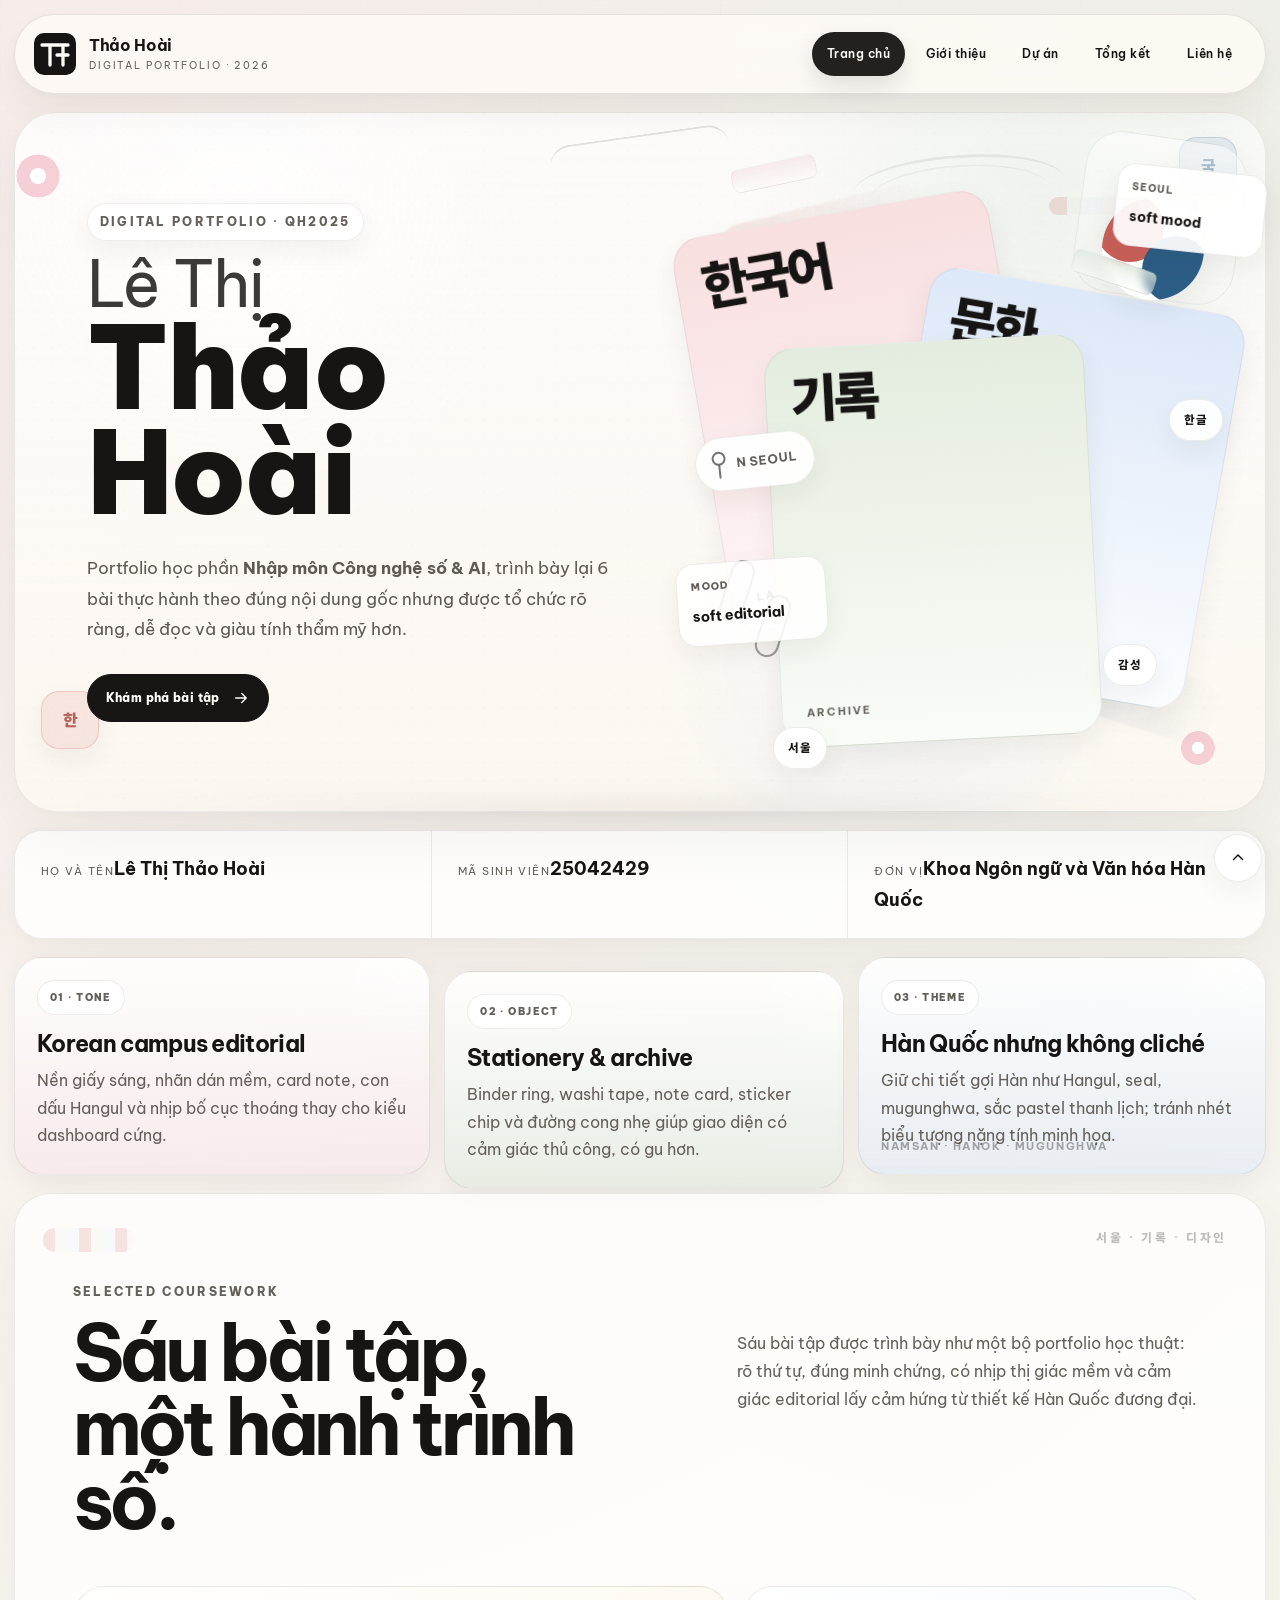
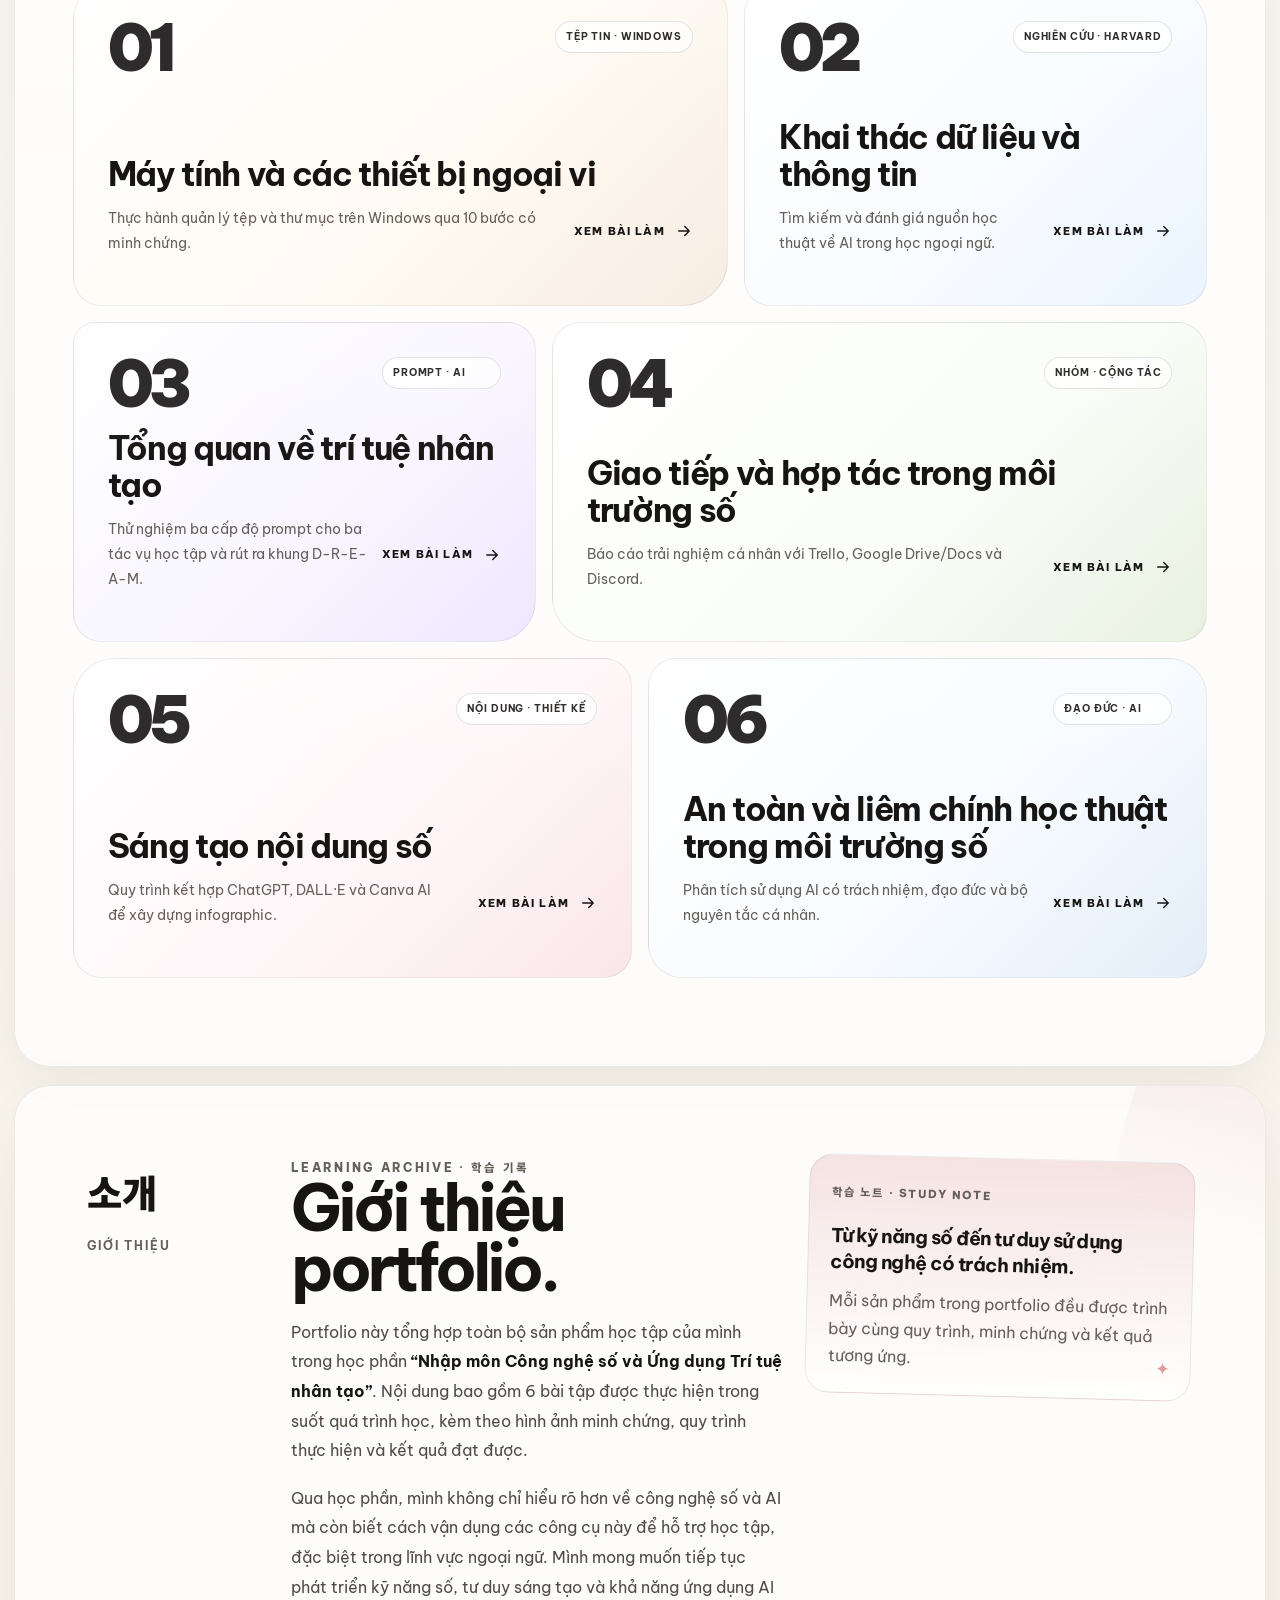
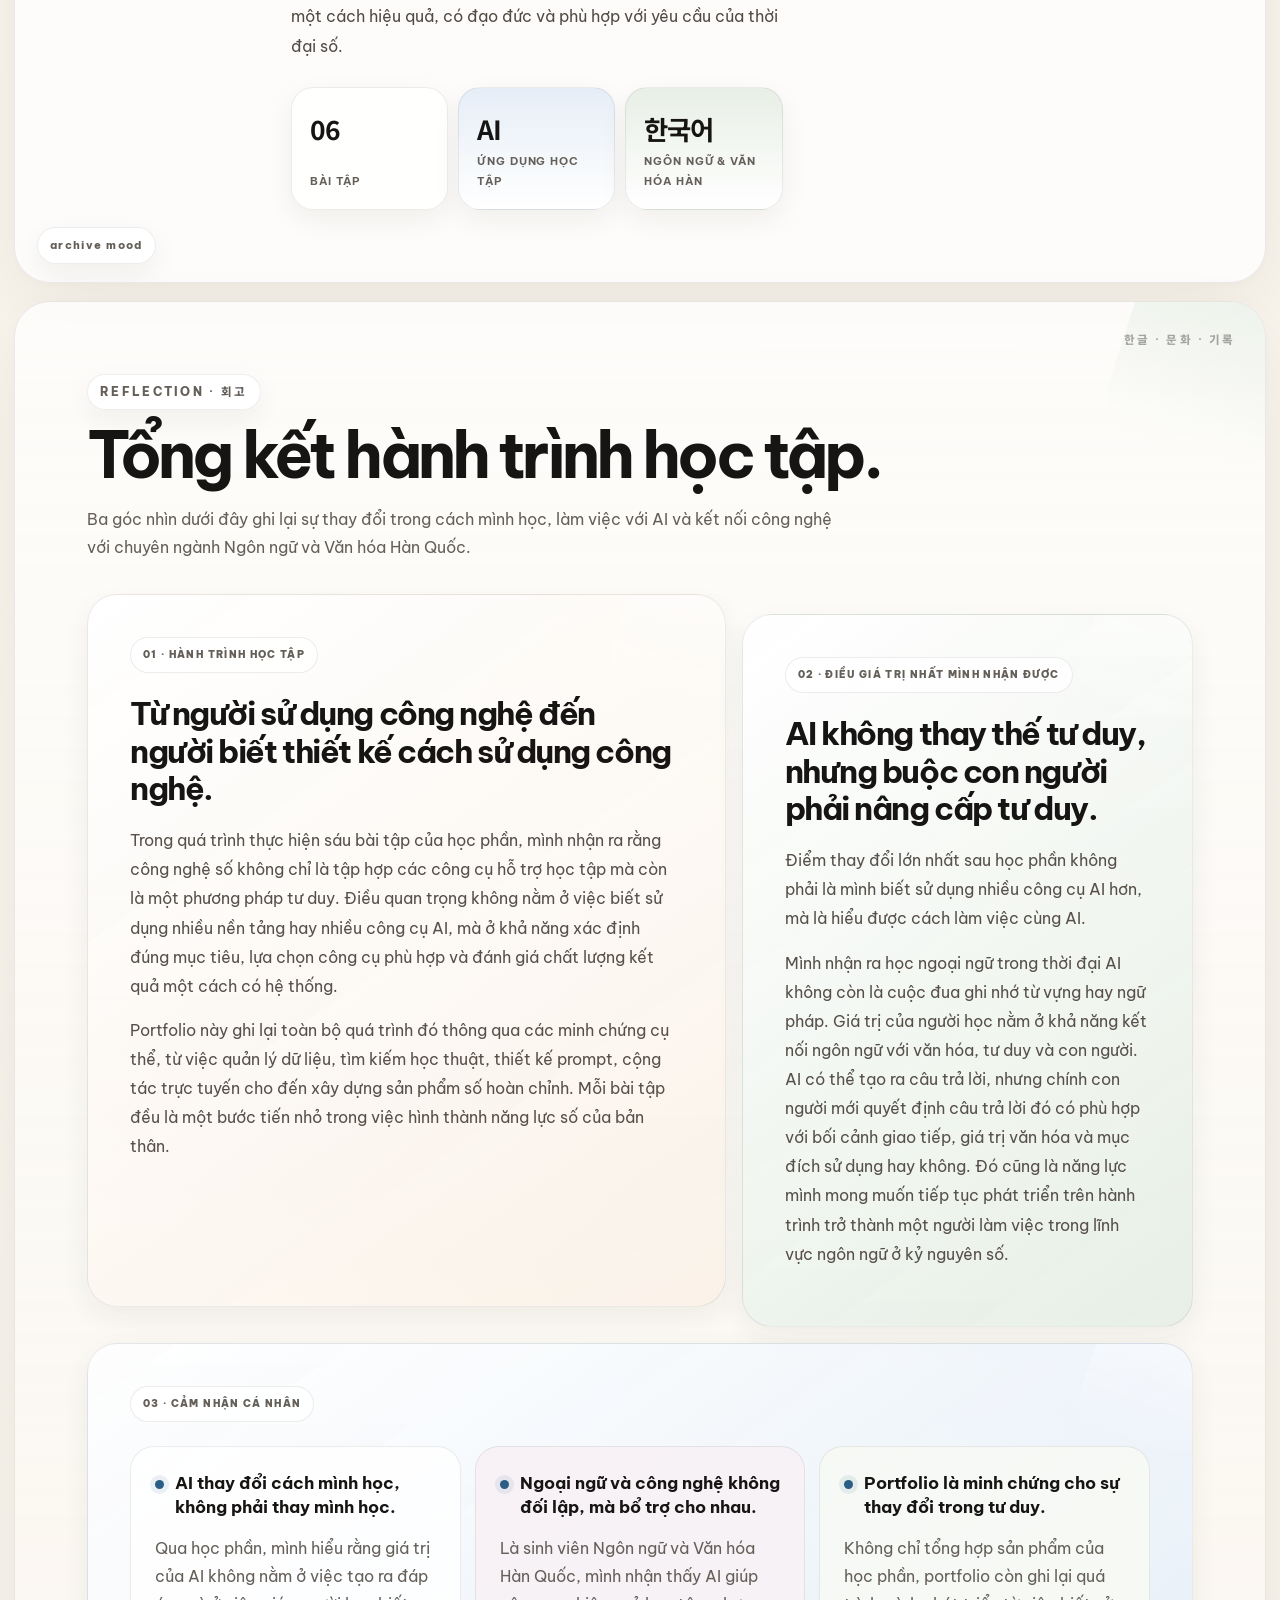
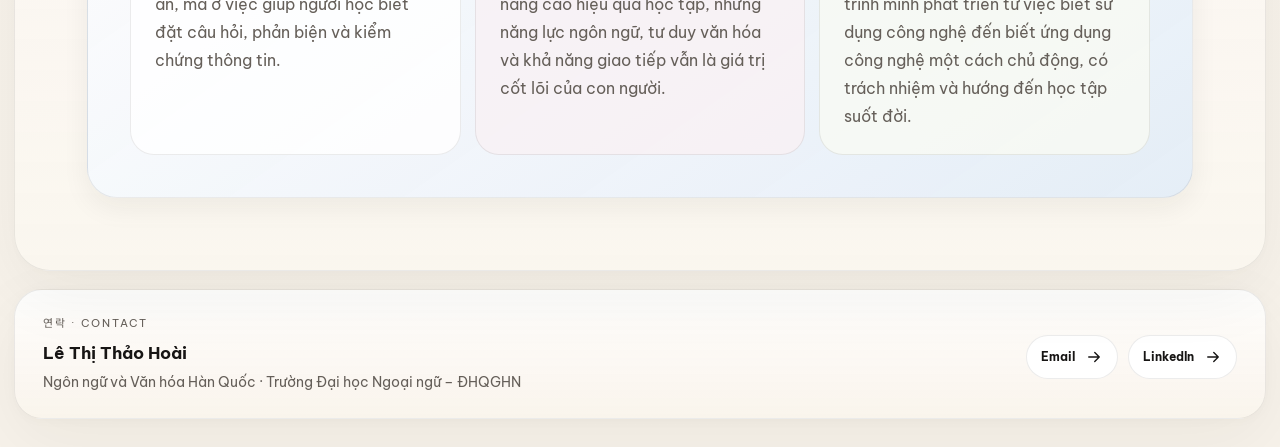
==== commit 5a3455c0: "Add about" ====
--- a/index.html
+++ b/index.html
@@ -98,16 +98,59 @@
 </section>
 <section class="about-section reveal" id="gioi-thieu">
 <div class="about-label"><span>소개</span><b>GIỚI THIỆU</b></div>
-<div class="about-copy"><h2>Ngôn ngữ Hàn, văn hóa Hàn và tư duy số.</h2><p>Tổng thể giao diện được định hướng theo tinh thần nhẹ, sáng, có nhịp điệu thị giác mềm hơn để phù hợp với sinh viên ngành Ngôn ngữ và Văn hóa Hàn Quốc. Decor ưu tiên các chi tiết gợi nhớ stationery Hàn, card note, nhãn dán Hangul và sắc độ pastel thanh lịch.</p><dl><div><dt>Trường</dt><dd>Trường Đại học Ngoại ngữ – ĐHQGHN</dd></div><div><dt>Khoa</dt><dd>Ngôn ngữ và Văn hóa Hàn Quốc</dd></div><div><dt>Điểm nhấn giao diện</dt><dd>Editorial mềm, cảm hứng Hàn Quốc, tập trung hoàn toàn vào 6 bài tập</dd></div></dl><div class="interest-ribbon"><span>한글</span><span>문화</span><span>디지털</span><span>기록</span></div></div>
-<div class="about-note"><span>NOTE 2026</span><p>Trong nguồn hiện có chưa có thông tin sở thích cá nhân thật sự rõ ràng, vì vậy phần decor được xây dựng dựa trên ngành học Hàn Quốc, thói quen học tập số và tinh thần ghi chép – trình bày sáng tạo, không bịa thêm thông tin cá nhân.</p></div>
+<div class="about-copy intro-body">
+  <p class="eyebrow">LEARNING ARCHIVE · 학습 기록</p>
+  <h2>Giới thiệu portfolio.</h2>
+  <p>Portfolio này tổng hợp toàn bộ sản phẩm học tập của mình trong học phần <strong>“Nhập môn Công nghệ số và Ứng dụng Trí tuệ nhân tạo”</strong>. Nội dung bao gồm 6 bài tập được thực hiện trong suốt quá trình học, kèm theo hình ảnh minh chứng, quy trình thực hiện và kết quả đạt được.</p>
+  <p>Qua học phần, mình không chỉ hiểu rõ hơn về công nghệ số và AI mà còn biết cách vận dụng các công cụ này để hỗ trợ học tập, đặc biệt trong lĩnh vực ngoại ngữ. Mình mong muốn tiếp tục phát triển kỹ năng số, tư duy sáng tạo và khả năng ứng dụng AI một cách hiệu quả, có đạo đức và phù hợp với yêu cầu của thời đại số.</p>
+  <div class="intro-facts" aria-label="Thông tin portfolio">
+    <span><b>06</b><small>Bài tập</small></span>
+    <span><b>AI</b><small>Ứng dụng học tập</small></span>
+    <span><b>한국어</b><small>Ngôn ngữ &amp; văn hóa Hàn</small></span>
+  </div>
+</div>
+<div class="about-note intro-note">
+  <span>학습 노트 · STUDY NOTE</span>
+  <strong>Từ kỹ năng số đến tư duy sử dụng công nghệ có trách nhiệm.</strong>
+  <p>Mỗi sản phẩm trong portfolio đều được trình bày cùng quy trình, minh chứng và kết quả tương ứng.</p>
+</div>
 </section>
 <section class="summary-section reveal" id="tong-ket">
-<div class="summary-head"><p class="eyebrow">REFLECTION · 회고</p><h2>Tổng kết.</h2><p>Sáu bài tập tạo thành một quy trình học tập số liền mạch: tổ chức dữ liệu, tìm nguồn, giao tiếp với AI, phối hợp nhóm, sáng tạo và tự kiểm soát trách nhiệm học thuật.</p></div>
-<div aria-label="Các kỹ năng đã thực hành" class="skill-tape"><span>Quản lý tệp</span><span>Information literacy</span><span>Prompt engineering</span><span>Cộng tác trực tuyến</span><span>Sáng tạo nội dung</span><span>AI có trách nhiệm</span></div>
-<div class="summary-grid">
-<article><span>01 · TRẢI NGHIỆM</span><h3>Từ thao tác kỹ thuật đến tư duy hệ thống.</h3><p>Mỗi sản phẩm đều có quy trình, minh chứng và kết quả cụ thể; việc đặt chúng cạnh nhau giúp nhìn rõ sự liên kết giữa kỹ năng công nghệ và chuyên ngành ngôn ngữ.</p></article>
-<article><span>02 · ĐÁNG NHỚ</span><h3>Cấu trúc câu hỏi làm thay đổi chất lượng đầu ra.</h3><p>Sự khác biệt giữa prompt cơ bản, cải tiến và nâng cao; trải nghiệm phối hợp Trello–Google–Discord; và quá trình chỉnh sửa đầu ra AI là ba điểm nổi bật trong hồ sơ.</p></article>
-<article><span>03 · THÁCH THỨC</span><h3>Kiểm chứng, nhất quán và không phụ thuộc.</h3><p>Các bài làm chỉ ra ba vấn đề thực tế: đánh giá nguồn chưa phản biện, giữ định dạng khi cộng tác và kiểm tra thông tin để AI luôn là công cụ hỗ trợ thay vì làm thay.</p></article>
+<div class="summary-head">
+  <p class="eyebrow">REFLECTION · 회고</p>
+  <h2>Tổng kết hành trình học tập.</h2>
+  <p>Ba góc nhìn dưới đây ghi lại sự thay đổi trong cách mình học, làm việc với AI và kết nối công nghệ với chuyên ngành Ngôn ngữ và Văn hóa Hàn Quốc.</p>
+</div>
+<div class="reflection-grid">
+  <article class="reflection-card reflection-journey">
+    <span class="reflection-index">01 · HÀNH TRÌNH HỌC TẬP</span>
+    <h3>Từ người sử dụng công nghệ đến người biết thiết kế cách sử dụng công nghệ.</h3>
+    <p>Trong quá trình thực hiện sáu bài tập của học phần, mình nhận ra rằng công nghệ số không chỉ là tập hợp các công cụ hỗ trợ học tập mà còn là một phương pháp tư duy. Điều quan trọng không nằm ở việc biết sử dụng nhiều nền tảng hay nhiều công cụ AI, mà ở khả năng xác định đúng mục tiêu, lựa chọn công cụ phù hợp và đánh giá chất lượng kết quả một cách có hệ thống.</p>
+    <p>Portfolio này ghi lại toàn bộ quá trình đó thông qua các minh chứng cụ thể, từ việc quản lý dữ liệu, tìm kiếm học thuật, thiết kế prompt, cộng tác trực tuyến cho đến xây dựng sản phẩm số hoàn chỉnh. Mỗi bài tập đều là một bước tiến nhỏ trong việc hình thành năng lực số của bản thân.</p>
+  </article>
+  <article class="reflection-card reflection-value">
+    <span class="reflection-index">02 · ĐIỀU GIÁ TRỊ NHẤT MÌNH NHẬN ĐƯỢC</span>
+    <h3>AI không thay thế tư duy, nhưng buộc con người phải nâng cấp tư duy.</h3>
+    <p>Điểm thay đổi lớn nhất sau học phần không phải là mình biết sử dụng nhiều công cụ AI hơn, mà là hiểu được cách làm việc cùng AI.</p>
+    <p>Mình nhận ra học ngoại ngữ trong thời đại AI không còn là cuộc đua ghi nhớ từ vựng hay ngữ pháp. Giá trị của người học nằm ở khả năng kết nối ngôn ngữ với văn hóa, tư duy và con người. AI có thể tạo ra câu trả lời, nhưng chính con người mới quyết định câu trả lời đó có phù hợp với bối cảnh giao tiếp, giá trị văn hóa và mục đích sử dụng hay không. Đó cũng là năng lực mình mong muốn tiếp tục phát triển trên hành trình trở thành một người làm việc trong lĩnh vực ngôn ngữ ở kỷ nguyên số.</p>
+  </article>
+  <article class="reflection-card reflection-personal">
+    <span class="reflection-index">03 · CẢM NHẬN CÁ NHÂN</span>
+    <div class="reflection-points">
+      <div class="reflection-point">
+        <b>AI thay đổi cách mình học, không phải thay mình học.</b>
+        <p>Qua học phần, mình hiểu rằng giá trị của AI không nằm ở việc tạo ra đáp án, mà ở việc giúp người học biết đặt câu hỏi, phản biện và kiểm chứng thông tin.</p>
+      </div>
+      <div class="reflection-point">
+        <b>Ngoại ngữ và công nghệ không đối lập, mà bổ trợ cho nhau.</b>
+        <p>Là sinh viên Ngôn ngữ và Văn hóa Hàn Quốc, mình nhận thấy AI giúp nâng cao hiệu quả học tập, nhưng năng lực ngôn ngữ, tư duy văn hóa và khả năng giao tiếp vẫn là giá trị cốt lõi của con người.</p>
+      </div>
+      <div class="reflection-point">
+        <b>Portfolio là minh chứng cho sự thay đổi trong tư duy.</b>
+        <p>Không chỉ tổng hợp sản phẩm của học phần, portfolio còn ghi lại quá trình mình phát triển từ việc biết sử dụng công nghệ đến biết ứng dụng công nghệ một cách chủ động, có trách nhiệm và hướng đến học tập suốt đời.</p>
+      </div>
+    </div>
+  </article>
 </div>
 </section>
 </main>
--- a/assets/css/style.css
+++ b/assets/css/style.css
@@ -436,3 +436,35 @@
   .compact-contact .mini-links{justify-content:flex-start;width:100%}
   .compact-contact .text-link{width:auto;flex:1 1 140px}
 }
+
+
+/* --- Personal introduction and expanded reflection --- */
+.intro-body{max-width:820px}
+.intro-body>p:not(.eyebrow){margin:0 0 18px;color:#514b46;font-size:1rem;line-height:1.85}
+.intro-body strong{color:var(--ink)}
+.intro-facts{display:grid;grid-template-columns:repeat(3,minmax(0,1fr));gap:10px;margin-top:26px}
+.intro-facts span{min-height:112px;padding:18px;display:flex;flex-direction:column;justify-content:space-between;border:1px solid rgba(23,21,20,.08);border-radius:22px;background:rgba(255,255,255,.82);box-shadow:var(--shadow-soft)}
+.intro-facts span:nth-child(2){background:linear-gradient(180deg,rgba(220,231,246,.7),rgba(255,255,255,.88))}
+.intro-facts span:nth-child(3){background:linear-gradient(180deg,rgba(223,233,222,.72),rgba(255,255,255,.88))}
+.intro-facts b{font-family:"Noto Sans KR","Be Vietnam Pro",sans-serif;font-size:1.65rem;letter-spacing:-.05em}
+.intro-facts small{color:var(--muted);font-size:.69rem;font-weight:700;letter-spacing:.08em;text-transform:uppercase}
+.intro-note{align-self:start;transform:rotate(1.5deg)}
+.intro-note strong{display:block;margin:18px 0 12px;font-size:1.2rem;line-height:1.35;letter-spacing:-.025em}
+.reflection-grid{position:relative;z-index:1;margin-top:32px;display:grid;grid-template-columns:repeat(12,minmax(0,1fr));gap:16px}
+.reflection-card{position:relative;overflow:hidden;padding:clamp(26px,3.4vw,42px);border:1px solid rgba(23,21,20,.08);border-radius:30px;background:rgba(255,255,255,.9);box-shadow:var(--shadow-soft)}
+.reflection-card::after{content:"";position:absolute;right:-24px;top:-24px;width:130px;height:130px;border-radius:38px;transform:rotate(18deg);background:linear-gradient(180deg,rgba(255,255,255,.55),rgba(255,255,255,0));pointer-events:none}
+.reflection-journey{grid-column:span 7;background:linear-gradient(145deg,rgba(255,255,255,.94),rgba(250,242,232,.92))}
+.reflection-value{grid-column:span 5;background:linear-gradient(145deg,rgba(255,255,255,.94),rgba(229,238,228,.9));transform:translateY(20px)}
+.reflection-personal{grid-column:1/-1;margin-top:20px;background:linear-gradient(145deg,rgba(255,255,255,.94),rgba(227,237,248,.9))}
+.reflection-index{display:inline-flex;align-items:center;padding:8px 12px;border:1px solid rgba(23,21,20,.08);border-radius:999px;background:rgba(255,255,255,.86);color:var(--muted);font-size:.65rem;font-weight:900;letter-spacing:.13em;text-transform:uppercase}
+.reflection-card h3{position:relative;z-index:1;max-width:760px;margin:22px 0 18px;font-size:clamp(1.45rem,2.5vw,2.15rem);line-height:1.18;letter-spacing:-.045em}
+.reflection-card>p{position:relative;z-index:1;margin:0 0 15px;color:#57504a;line-height:1.82}
+.reflection-points{position:relative;z-index:1;display:grid;grid-template-columns:repeat(3,minmax(0,1fr));gap:14px;margin-top:24px}
+.reflection-point{min-height:250px;padding:24px;border:1px solid rgba(23,21,20,.08);border-radius:24px;background:rgba(255,255,255,.82)}
+.reflection-point:nth-child(2){background:rgba(249,242,245,.86)}
+.reflection-point:nth-child(3){background:rgba(247,250,244,.88)}
+.reflection-point b{display:block;padding-left:20px;position:relative;font-size:1.05rem;line-height:1.45}
+.reflection-point b::before{content:"";position:absolute;left:0;top:.52em;width:9px;height:9px;border-radius:50%;background:var(--accent-2);box-shadow:0 0 0 5px rgba(44,93,133,.09)}
+.reflection-point p{margin:14px 0 0;color:var(--muted);line-height:1.75}
+@media(max-width:1080px){.intro-facts,.reflection-points{grid-template-columns:1fr}.reflection-journey,.reflection-value,.reflection-personal{grid-column:1/-1;transform:none;margin-top:0}.reflection-point{min-height:unset}}
+@media(max-width:760px){.intro-note{transform:none}.reflection-card{border-radius:24px}}
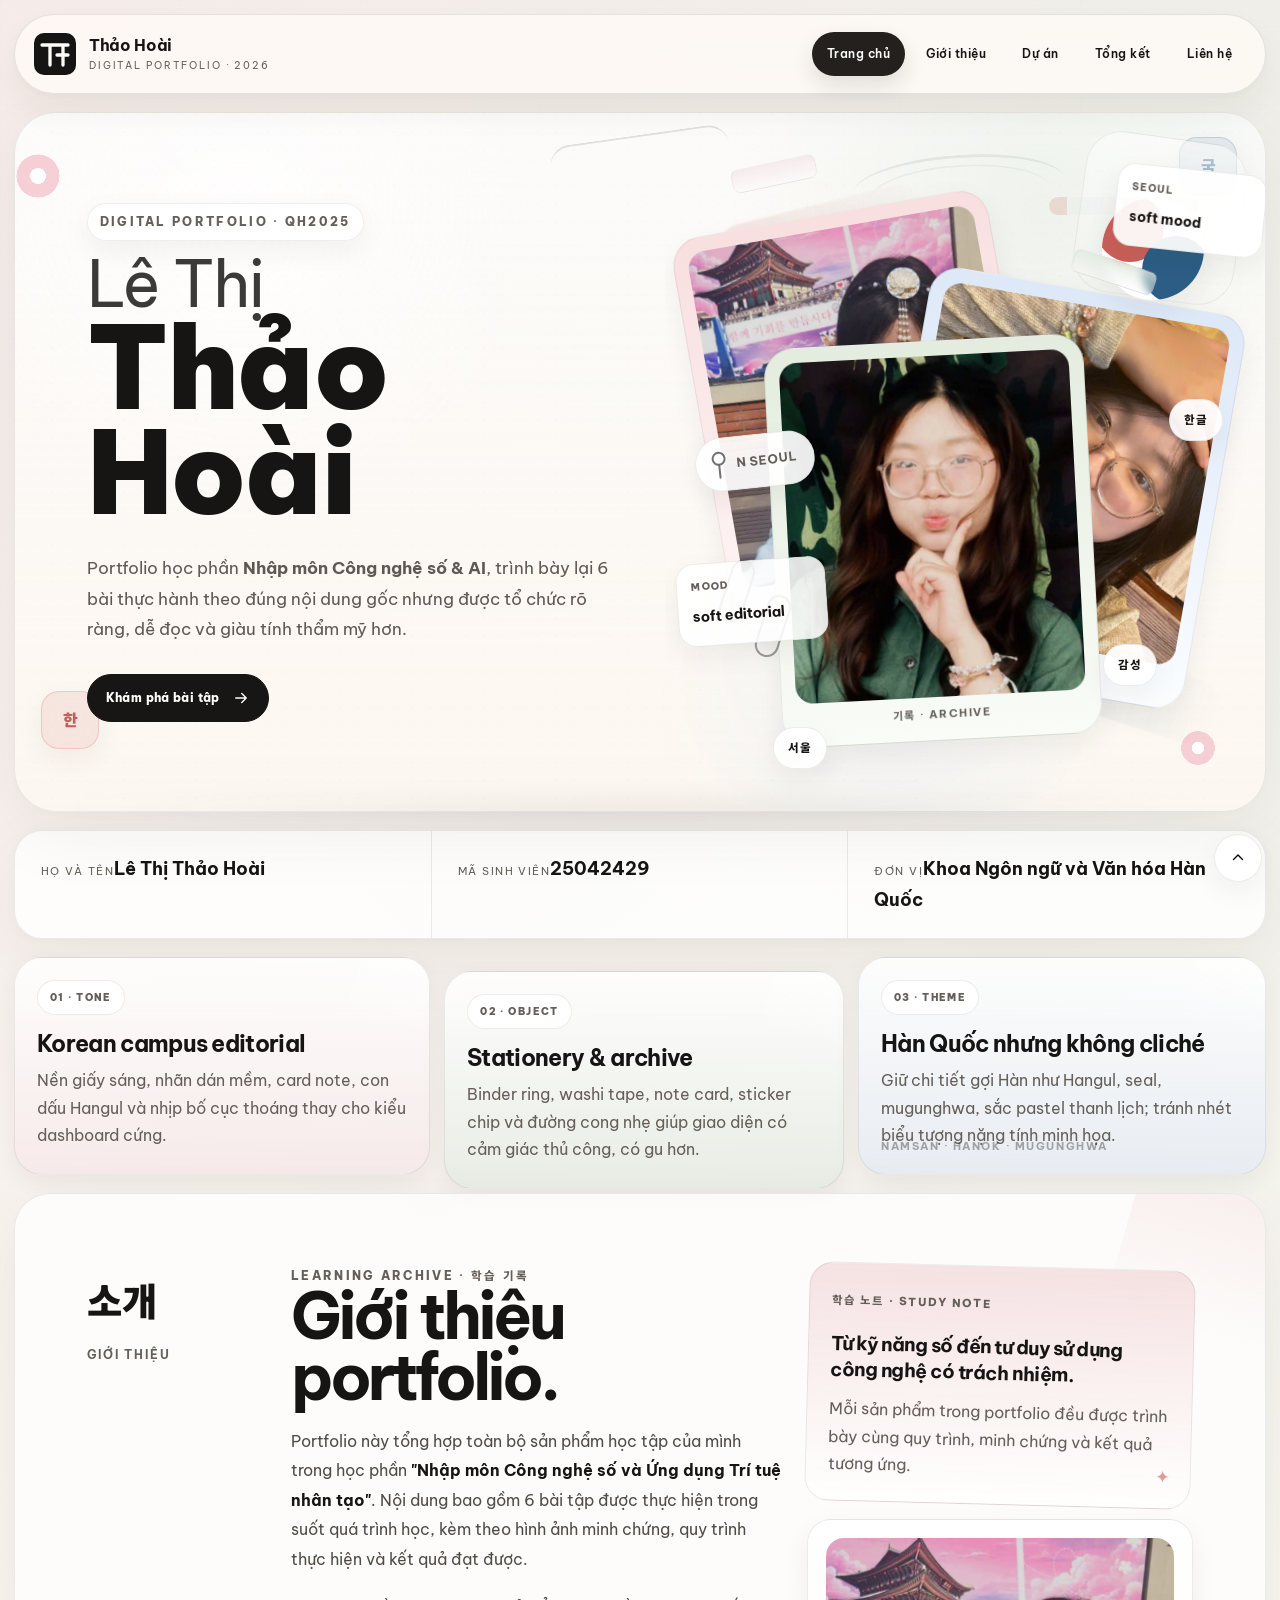
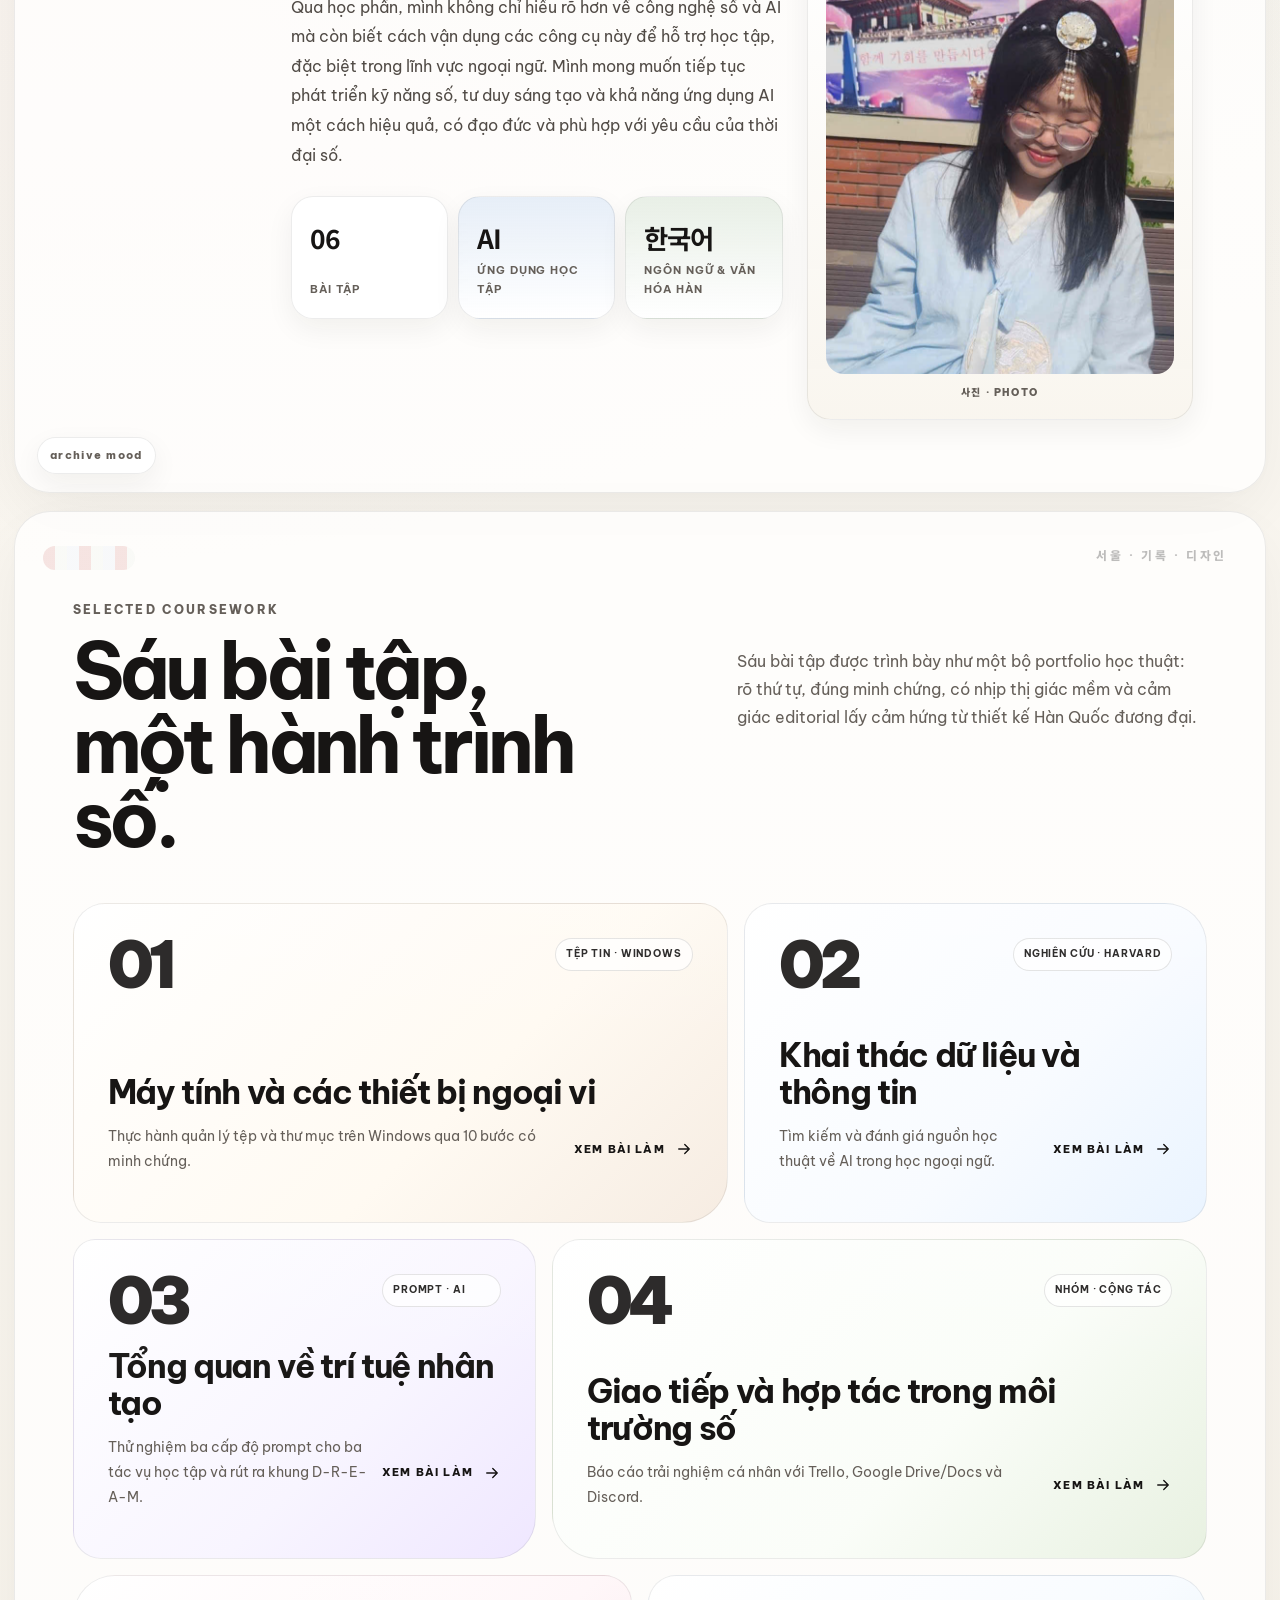
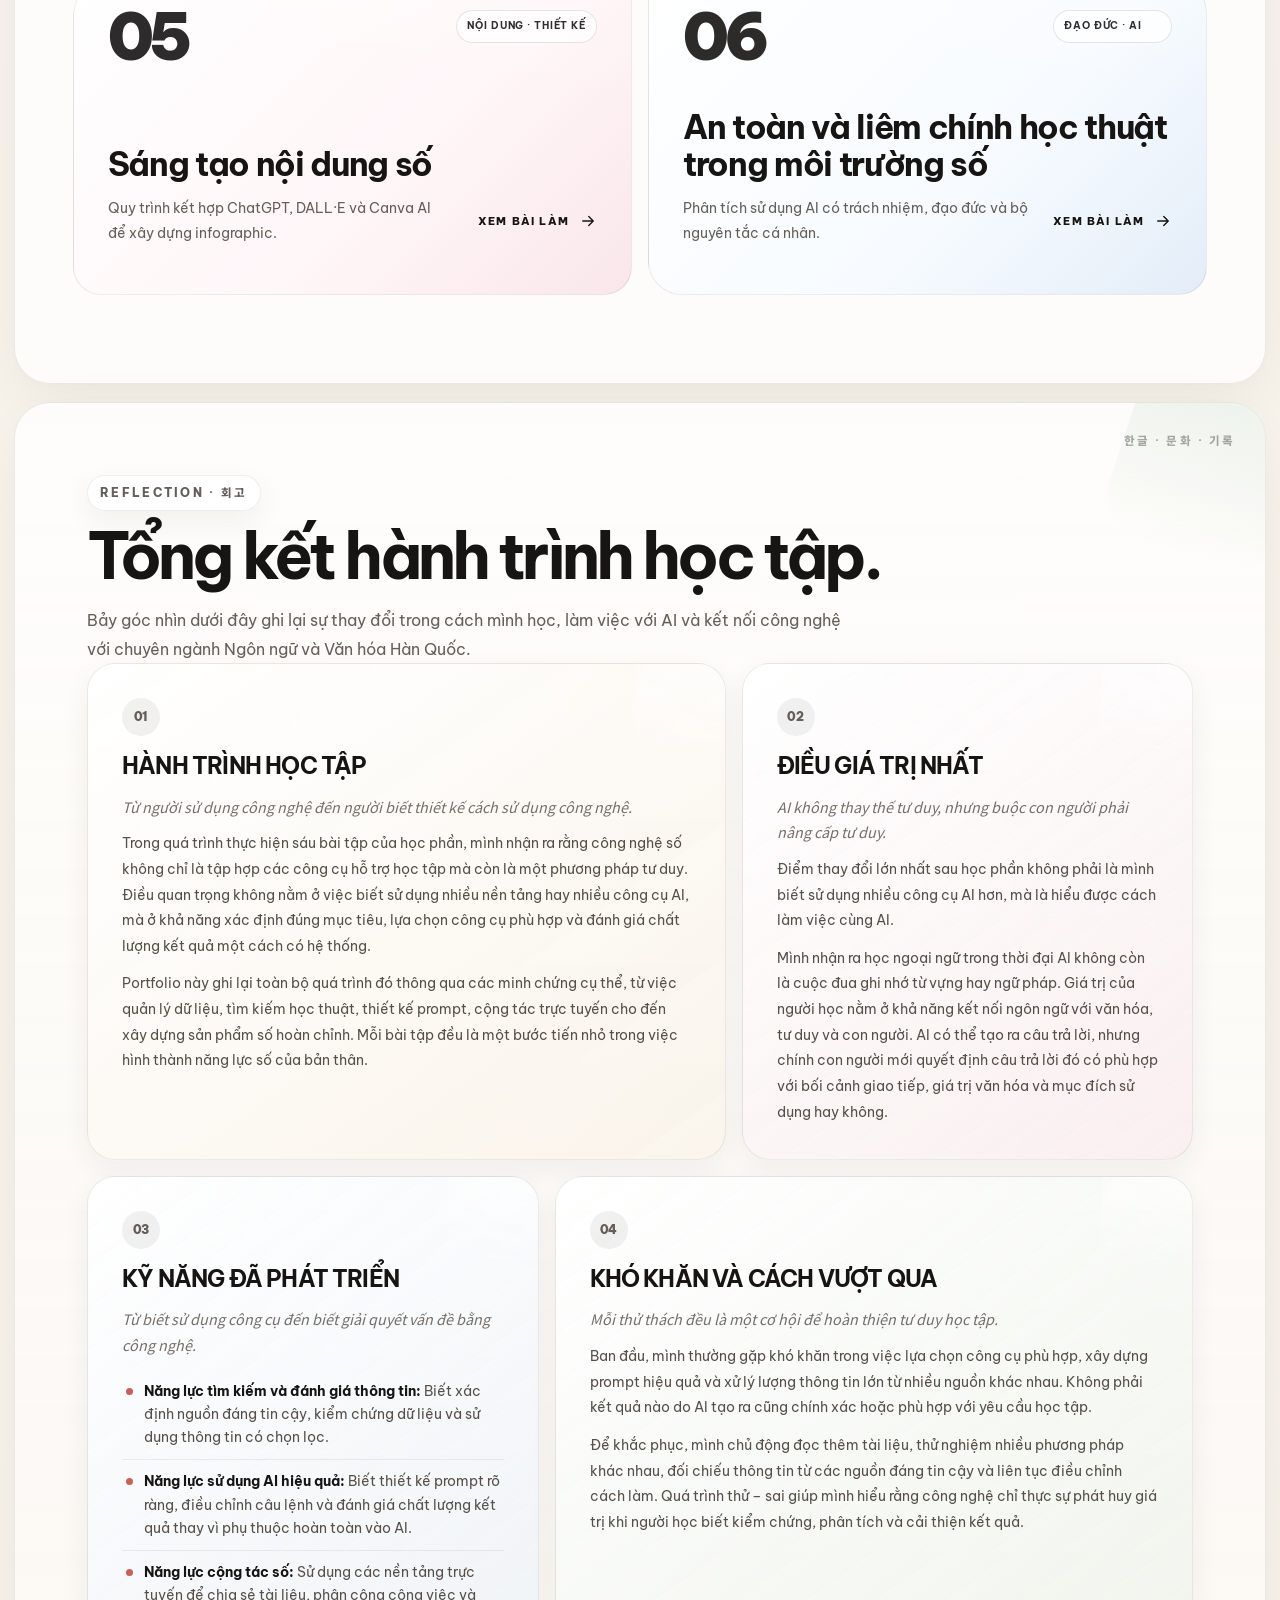
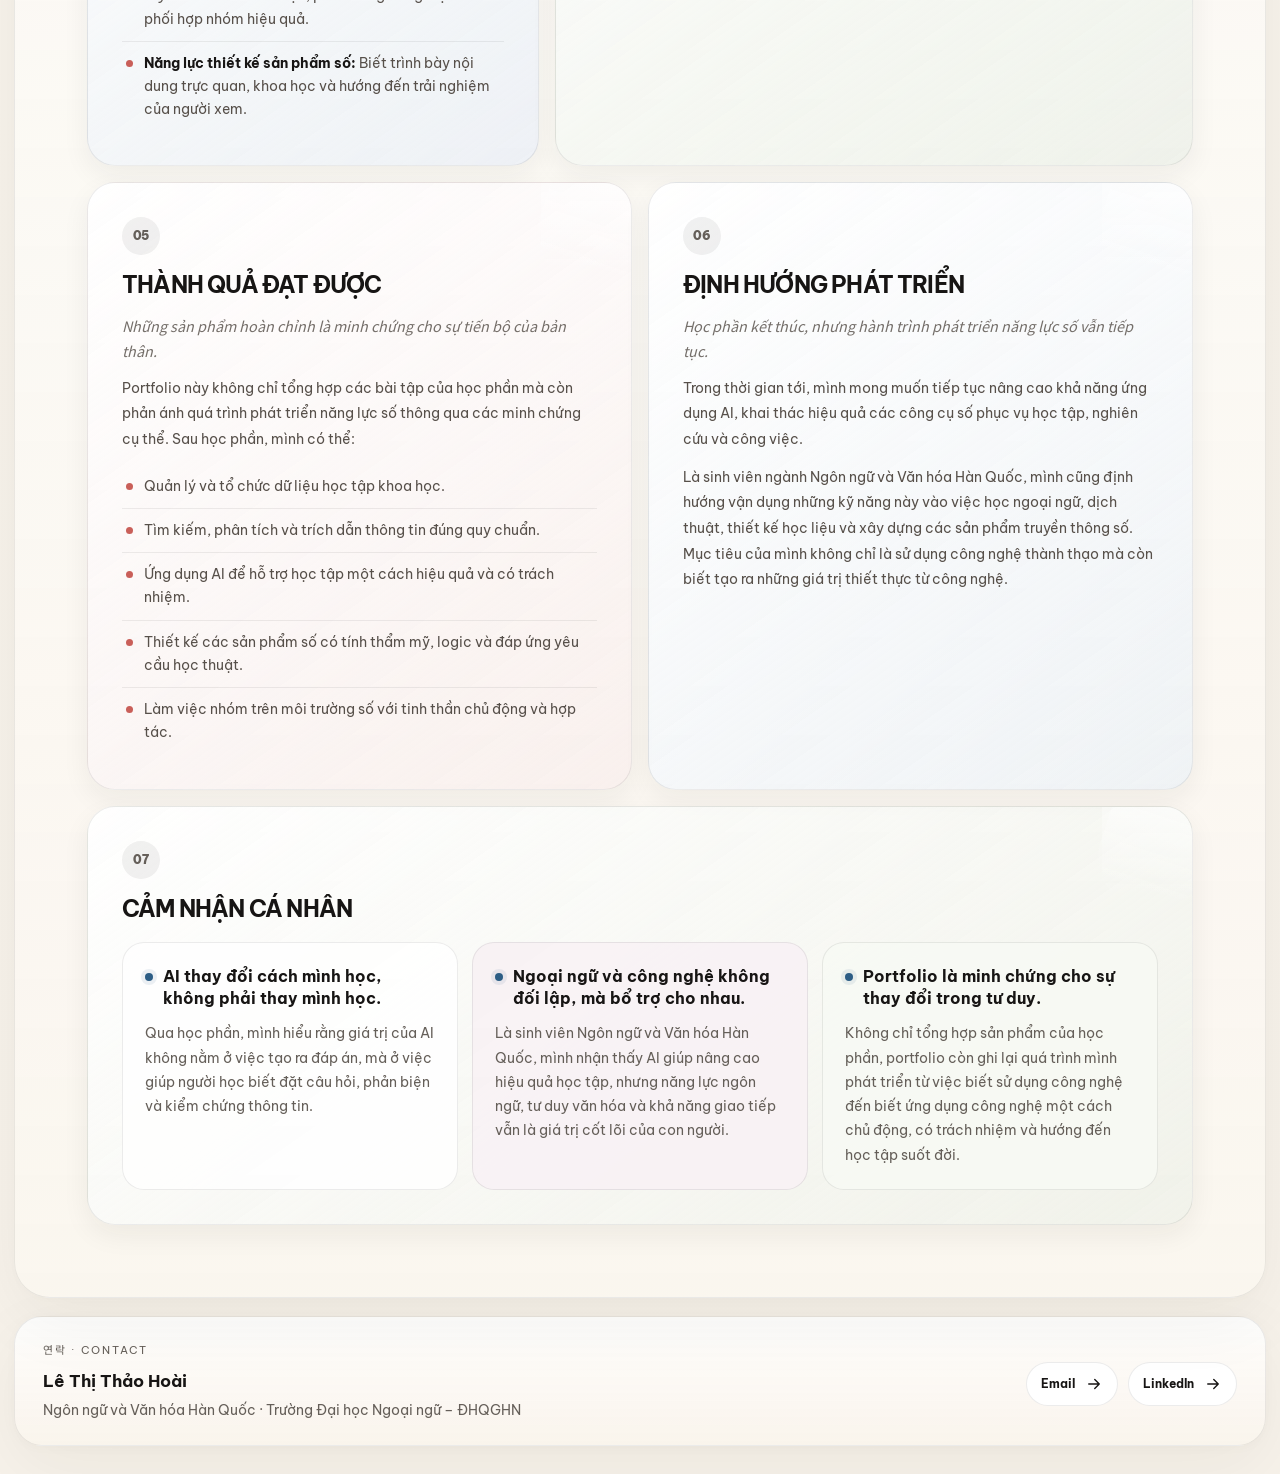
==== commit 91ed3439: "Update: add pic and info" ====
--- a/index.html
+++ b/index.html
@@ -37,9 +37,9 @@
 <div aria-hidden="true" class="hero-object" data-parallax="">
 <div class="k-wave wave-1"></div>
 <div class="k-wave wave-2"></div>
-<div class="paper paper-a"><span>한국어</span><b>LANGUAGE</b></div>
-<div class="paper paper-b"><span>문화</span><b>CULTURE</b></div>
-<div class="paper paper-c"><span>기록</span><b>ARCHIVE</b></div>
+<div class="paper paper-a"><img alt="" src="assets/avt/ảnh 1.jpg"/><b>한국어 · LANGUAGE</b></div>
+<div class="paper paper-b"><img alt="" src="assets/avt/ảnh 2.jpg"/><b>문화 · CULTURE</b></div>
+<div class="paper paper-c"><img alt="" src="assets/avt/ảnh 3.jpg"/><b>기록 · ARCHIVE</b></div>
 <div class="taegeuk-mark"><i></i><i></i></div>
 <div class="binder-ring ring-1"></div><div class="binder-ring ring-2"></div>
 <div class="sticker-chip chip-1">한글</div><div class="sticker-chip chip-2">서울</div><div class="sticker-chip chip-3">감성</div>
@@ -62,6 +62,31 @@
   <div class="culture-card card-b"><span>02 · OBJECT</span><h3>Stationery &amp; archive</h3><p>Binder ring, washi tape, note card, sticker chip và đường cong nhẹ giúp giao diện có cảm giác thủ công, có gu hơn.</p></div>
   <div class="culture-card card-c"><span>03 · THEME</span><h3>Hàn Quốc nhưng không cliché</h3><p>Giữ chi tiết gợi Hàn như Hangul, seal, mugunghwa, sắc pastel thanh lịch; tránh nhét biểu tượng nặng tính minh họa.</p></div>
 </section>
+<section class="about-section reveal" id="gioi-thieu">
+<div class="about-label"><span>소개</span><b>GIỚI THIỆU</b></div>
+<div class="about-copy intro-body">
+  <p class="eyebrow">LEARNING ARCHIVE · 학습 기록</p>
+  <h2>Giới thiệu portfolio.</h2>
+  <p>Portfolio này tổng hợp toàn bộ sản phẩm học tập của mình trong học phần <strong>"Nhập môn Công nghệ số và Ứng dụng Trí tuệ nhân tạo"</strong>. Nội dung bao gồm 6 bài tập được thực hiện trong suốt quá trình học, kèm theo hình ảnh minh chứng, quy trình thực hiện và kết quả đạt được.</p>
+  <p>Qua học phần, mình không chỉ hiểu rõ hơn về công nghệ số và AI mà còn biết cách vận dụng các công cụ này để hỗ trợ học tập, đặc biệt trong lĩnh vực ngoại ngữ. Mình mong muốn tiếp tục phát triển kỹ năng số, tư duy sáng tạo và khả năng ứng dụng AI một cách hiệu quả, có đạo đức và phù hợp với yêu cầu của thời đại số.</p>
+  <div class="intro-facts" aria-label="Thông tin portfolio">
+    <span><b>06</b><small>Bài tập</small></span>
+    <span><b>AI</b><small>Ứng dụng học tập</small></span>
+    <span><b>한국어</b><small>Ngôn ngữ &amp; văn hóa Hàn</small></span>
+  </div>
+</div>
+<div class="about-note-group">
+  <div class="about-note intro-note">
+    <span>학습 노트 · STUDY NOTE</span>
+    <strong>Từ kỹ năng số đến tư duy sử dụng công nghệ có trách nhiệm.</strong>
+    <p>Mỗi sản phẩm trong portfolio đều được trình bày cùng quy trình, minh chứng và kết quả tương ứng.</p>
+  </div>
+  <div class="about-photo">
+    <img alt="Ảnh chụp Lê Thị Thảo Hoài" src="assets/avt/ảnh 1.jpg"/>
+    <span>사진 · PHOTO</span>
+  </div>
+</div>
+</section>
 <section class="projects-section" id="du-an">
 <div class="section-heading reveal"><p class="eyebrow">SELECTED COURSEWORK</p><h2>Sáu bài tập,<br/>một hành trình số.</h2><p>Sáu bài tập được trình bày như một bộ portfolio học thuật: rõ thứ tự, đúng minh chứng, có nhịp thị giác mềm và cảm giác editorial lấy cảm hứng từ thiết kế Hàn Quốc đương đại.</p></div>
 <div class="project-grid"><article class="project-card project-1 reveal">
@@ -96,61 +121,91 @@
 </a>
 </article></div>
 </section>
-<section class="about-section reveal" id="gioi-thieu">
-<div class="about-label"><span>소개</span><b>GIỚI THIỆU</b></div>
-<div class="about-copy intro-body">
-  <p class="eyebrow">LEARNING ARCHIVE · 학습 기록</p>
-  <h2>Giới thiệu portfolio.</h2>
-  <p>Portfolio này tổng hợp toàn bộ sản phẩm học tập của mình trong học phần <strong>“Nhập môn Công nghệ số và Ứng dụng Trí tuệ nhân tạo”</strong>. Nội dung bao gồm 6 bài tập được thực hiện trong suốt quá trình học, kèm theo hình ảnh minh chứng, quy trình thực hiện và kết quả đạt được.</p>
-  <p>Qua học phần, mình không chỉ hiểu rõ hơn về công nghệ số và AI mà còn biết cách vận dụng các công cụ này để hỗ trợ học tập, đặc biệt trong lĩnh vực ngoại ngữ. Mình mong muốn tiếp tục phát triển kỹ năng số, tư duy sáng tạo và khả năng ứng dụng AI một cách hiệu quả, có đạo đức và phù hợp với yêu cầu của thời đại số.</p>
-  <div class="intro-facts" aria-label="Thông tin portfolio">
-    <span><b>06</b><small>Bài tập</small></span>
-    <span><b>AI</b><small>Ứng dụng học tập</small></span>
-    <span><b>한국어</b><small>Ngôn ngữ &amp; văn hóa Hàn</small></span>
-  </div>
-</div>
-<div class="about-note intro-note">
-  <span>학습 노트 · STUDY NOTE</span>
-  <strong>Từ kỹ năng số đến tư duy sử dụng công nghệ có trách nhiệm.</strong>
-  <p>Mỗi sản phẩm trong portfolio đều được trình bày cùng quy trình, minh chứng và kết quả tương ứng.</p>
-</div>
-</section>
 <section class="summary-section reveal" id="tong-ket">
 <div class="summary-head">
   <p class="eyebrow">REFLECTION · 회고</p>
   <h2>Tổng kết hành trình học tập.</h2>
-  <p>Ba góc nhìn dưới đây ghi lại sự thay đổi trong cách mình học, làm việc với AI và kết nối công nghệ với chuyên ngành Ngôn ngữ và Văn hóa Hàn Quốc.</p>
-</div>
-<div class="reflection-grid">
-  <article class="reflection-card reflection-journey">
-    <span class="reflection-index">01 · HÀNH TRÌNH HỌC TẬP</span>
-    <h3>Từ người sử dụng công nghệ đến người biết thiết kế cách sử dụng công nghệ.</h3>
+  <p>Bảy góc nhìn dưới đây ghi lại sự thay đổi trong cách mình học, làm việc với AI và kết nối công nghệ với chuyên ngành Ngôn ngữ và Văn hóa Hàn Quốc.</p>
+</div>
+<div class="summary-grid">
+
+  <article class="summary-card card-journey">
+    <span class="summary-tag">01</span>
+    <h3>HÀNH TRÌNH HỌC TẬP</h3>
+    <p class="summary-sub">Từ người sử dụng công nghệ đến người biết thiết kế cách sử dụng công nghệ.</p>
     <p>Trong quá trình thực hiện sáu bài tập của học phần, mình nhận ra rằng công nghệ số không chỉ là tập hợp các công cụ hỗ trợ học tập mà còn là một phương pháp tư duy. Điều quan trọng không nằm ở việc biết sử dụng nhiều nền tảng hay nhiều công cụ AI, mà ở khả năng xác định đúng mục tiêu, lựa chọn công cụ phù hợp và đánh giá chất lượng kết quả một cách có hệ thống.</p>
     <p>Portfolio này ghi lại toàn bộ quá trình đó thông qua các minh chứng cụ thể, từ việc quản lý dữ liệu, tìm kiếm học thuật, thiết kế prompt, cộng tác trực tuyến cho đến xây dựng sản phẩm số hoàn chỉnh. Mỗi bài tập đều là một bước tiến nhỏ trong việc hình thành năng lực số của bản thân.</p>
   </article>
-  <article class="reflection-card reflection-value">
-    <span class="reflection-index">02 · ĐIỀU GIÁ TRỊ NHẤT MÌNH NHẬN ĐƯỢC</span>
-    <h3>AI không thay thế tư duy, nhưng buộc con người phải nâng cấp tư duy.</h3>
+
+  <article class="summary-card card-value">
+    <span class="summary-tag">02</span>
+    <h3>ĐIỀU GIÁ TRỊ NHẤT</h3>
+    <p class="summary-sub">AI không thay thế tư duy, nhưng buộc con người phải nâng cấp tư duy.</p>
     <p>Điểm thay đổi lớn nhất sau học phần không phải là mình biết sử dụng nhiều công cụ AI hơn, mà là hiểu được cách làm việc cùng AI.</p>
-    <p>Mình nhận ra học ngoại ngữ trong thời đại AI không còn là cuộc đua ghi nhớ từ vựng hay ngữ pháp. Giá trị của người học nằm ở khả năng kết nối ngôn ngữ với văn hóa, tư duy và con người. AI có thể tạo ra câu trả lời, nhưng chính con người mới quyết định câu trả lời đó có phù hợp với bối cảnh giao tiếp, giá trị văn hóa và mục đích sử dụng hay không. Đó cũng là năng lực mình mong muốn tiếp tục phát triển trên hành trình trở thành một người làm việc trong lĩnh vực ngôn ngữ ở kỷ nguyên số.</p>
-  </article>
-  <article class="reflection-card reflection-personal">
-    <span class="reflection-index">03 · CẢM NHẬN CÁ NHÂN</span>
-    <div class="reflection-points">
-      <div class="reflection-point">
+    <p>Mình nhận ra học ngoại ngữ trong thời đại AI không còn là cuộc đua ghi nhớ từ vựng hay ngữ pháp. Giá trị của người học nằm ở khả năng kết nối ngôn ngữ với văn hóa, tư duy và con người. AI có thể tạo ra câu trả lời, nhưng chính con người mới quyết định câu trả lời đó có phù hợp với bối cảnh giao tiếp, giá trị văn hóa và mục đích sử dụng hay không.</p>
+  </article>
+
+  <article class="summary-card card-skills">
+    <span class="summary-tag">03</span>
+    <h3>KỸ NĂNG ĐÃ PHÁT TRIỂN</h3>
+    <p class="summary-sub">Từ biết sử dụng công cụ đến biết giải quyết vấn đề bằng công nghệ.</p>
+    <ul class="skill-list">
+      <li><strong>Năng lực tìm kiếm và đánh giá thông tin:</strong> Biết xác định nguồn đáng tin cậy, kiểm chứng dữ liệu và sử dụng thông tin có chọn lọc.</li>
+      <li><strong>Năng lực sử dụng AI hiệu quả:</strong> Biết thiết kế prompt rõ ràng, điều chỉnh câu lệnh và đánh giá chất lượng kết quả thay vì phụ thuộc hoàn toàn vào AI.</li>
+      <li><strong>Năng lực cộng tác số:</strong> Sử dụng các nền tảng trực tuyến để chia sẻ tài liệu, phân công công việc và phối hợp nhóm hiệu quả.</li>
+      <li><strong>Năng lực thiết kế sản phẩm số:</strong> Biết trình bày nội dung trực quan, khoa học và hướng đến trải nghiệm của người xem.</li>
+    </ul>
+  </article>
+
+  <article class="summary-card card-challenges">
+    <span class="summary-tag">04</span>
+    <h3>KHÓ KHĂN VÀ CÁCH VƯỢT QUA</h3>
+    <p class="summary-sub">Mỗi thử thách đều là một cơ hội để hoàn thiện tư duy học tập.</p>
+    <p>Ban đầu, mình thường gặp khó khăn trong việc lựa chọn công cụ phù hợp, xây dựng prompt hiệu quả và xử lý lượng thông tin lớn từ nhiều nguồn khác nhau. Không phải kết quả nào do AI tạo ra cũng chính xác hoặc phù hợp với yêu cầu học tập.</p>
+    <p>Để khắc phục, mình chủ động đọc thêm tài liệu, thử nghiệm nhiều phương pháp khác nhau, đối chiếu thông tin từ các nguồn đáng tin cậy và liên tục điều chỉnh cách làm. Quá trình thử – sai giúp mình hiểu rằng công nghệ chỉ thực sự phát huy giá trị khi người học biết kiểm chứng, phân tích và cải thiện kết quả.</p>
+  </article>
+
+  <article class="summary-card card-results">
+    <span class="summary-tag">05</span>
+    <h3>THÀNH QUẢ ĐẠT ĐƯỢC</h3>
+    <p class="summary-sub">Những sản phẩm hoàn chỉnh là minh chứng cho sự tiến bộ của bản thân.</p>
+    <p>Portfolio này không chỉ tổng hợp các bài tập của học phần mà còn phản ánh quá trình phát triển năng lực số thông qua các minh chứng cụ thể. Sau học phần, mình có thể:</p>
+    <ul class="skill-list">
+      <li>Quản lý và tổ chức dữ liệu học tập khoa học.</li>
+      <li>Tìm kiếm, phân tích và trích dẫn thông tin đúng quy chuẩn.</li>
+      <li>Ứng dụng AI để hỗ trợ học tập một cách hiệu quả và có trách nhiệm.</li>
+      <li>Thiết kế các sản phẩm số có tính thẩm mỹ, logic và đáp ứng yêu cầu học thuật.</li>
+      <li>Làm việc nhóm trên môi trường số với tinh thần chủ động và hợp tác.</li>
+    </ul>
+  </article>
+
+  <article class="summary-card card-future">
+    <span class="summary-tag">06</span>
+    <h3>ĐỊNH HƯỚNG PHÁT TRIỂN</h3>
+    <p class="summary-sub">Học phần kết thúc, nhưng hành trình phát triển năng lực số vẫn tiếp tục.</p>
+    <p>Trong thời gian tới, mình mong muốn tiếp tục nâng cao khả năng ứng dụng AI, khai thác hiệu quả các công cụ số phục vụ học tập, nghiên cứu và công việc.</p>
+    <p>Là sinh viên ngành Ngôn ngữ và Văn hóa Hàn Quốc, mình cũng định hướng vận dụng những kỹ năng này vào việc học ngoại ngữ, dịch thuật, thiết kế học liệu và xây dựng các sản phẩm truyền thông số. Mục tiêu của mình không chỉ là sử dụng công nghệ thành thạo mà còn biết tạo ra những giá trị thiết thực từ công nghệ.</p>
+  </article>
+
+  <article class="summary-card card-personal">
+    <span class="summary-tag">07</span>
+    <h3>CẢM NHẬN CÁ NHÂN</h3>
+    <div class="personal-points">
+      <div class="personal-point">
         <b>AI thay đổi cách mình học, không phải thay mình học.</b>
         <p>Qua học phần, mình hiểu rằng giá trị của AI không nằm ở việc tạo ra đáp án, mà ở việc giúp người học biết đặt câu hỏi, phản biện và kiểm chứng thông tin.</p>
       </div>
-      <div class="reflection-point">
+      <div class="personal-point">
         <b>Ngoại ngữ và công nghệ không đối lập, mà bổ trợ cho nhau.</b>
         <p>Là sinh viên Ngôn ngữ và Văn hóa Hàn Quốc, mình nhận thấy AI giúp nâng cao hiệu quả học tập, nhưng năng lực ngôn ngữ, tư duy văn hóa và khả năng giao tiếp vẫn là giá trị cốt lõi của con người.</p>
       </div>
-      <div class="reflection-point">
+      <div class="personal-point">
         <b>Portfolio là minh chứng cho sự thay đổi trong tư duy.</b>
         <p>Không chỉ tổng hợp sản phẩm của học phần, portfolio còn ghi lại quá trình mình phát triển từ việc biết sử dụng công nghệ đến biết ứng dụng công nghệ một cách chủ động, có trách nhiệm và hướng đến học tập suốt đời.</p>
       </div>
     </div>
   </article>
+
 </div>
 </section>
 </main>
--- a/assets/css/style.css
+++ b/assets/css/style.css
@@ -77,8 +77,9 @@
 .hero-copy h1{margin:0;line-height:.92;letter-spacing:-.07em}.hero-copy h1 span{display:block;font-size:clamp(2.4rem,5vw,5.2rem);font-weight:500}.hero-copy h1 strong{display:block;font-size:clamp(4rem,9vw,8.8rem);font-weight:900}
 .hero-intro{max-width:640px;margin:28px 0 0;font-size:clamp(1rem,1.3vw,1.16rem);color:var(--muted)}
 .hero-object{position:relative;min-height:540px;padding:36px;display:grid;place-items:center}
-.paper{position:absolute;width:min(68%,320px);aspect-ratio:.8;border:1px solid rgba(23,21,20,.1);border-radius:26px;padding:24px;background:rgba(255,255,255,.84);display:flex;flex-direction:column;justify-content:space-between;box-shadow:var(--shadow-soft);backdrop-filter:blur(8px)}
-.paper span{font-family:"Noto Sans KR",sans-serif;font-size:clamp(2.2rem,4vw,4.4rem);font-weight:900;letter-spacing:-.08em}.paper b{font-size:.68rem;letter-spacing:.18em;color:var(--muted)}
+.paper{position:absolute;width:min(68%,320px);aspect-ratio:.8;border:1px solid rgba(23,21,20,.1);border-radius:26px;padding:14px 14px 16px;background:rgba(255,255,255,.84);display:flex;flex-direction:column;justify-content:space-between;box-shadow:var(--shadow-soft);backdrop-filter:blur(8px);overflow:hidden}
+.paper img{width:100%;flex:1;min-height:0;object-fit:cover;border-radius:12px;background:var(--paper-3)}
+.paper b{font-size:.68rem;letter-spacing:.14em;color:var(--muted);text-align:center;margin-top:8px}
 .paper-a{left:8%;top:11%;background:linear-gradient(180deg,#f8dfe0,#fff6f6);transform:rotate(-7deg)}
 .paper-b{right:10%;top:27%;background:linear-gradient(180deg,#dde8f8,#fbfdff);transform:rotate(8deg)}
 .paper-c{left:17%;bottom:8%;background:linear-gradient(180deg,#e4ecdf,#f9fcf7);transform:rotate(-2deg)}
@@ -160,20 +161,38 @@
 .summary-head h2{margin:0 0 18px;font-size:clamp(2.4rem,5vw,5rem);line-height:.98;letter-spacing:-.06em}
 .summary-head p:last-child{margin:0;color:var(--muted);font-size:1.03rem;max-width:760px}
 .skill-tape{position:relative;z-index:1;display:flex;gap:12px;flex-wrap:wrap;margin:28px 0 26px}
-.summary-grid{position:relative;z-index:1;display:grid;grid-template-columns:repeat(3,minmax(0,1fr));gap:16px}
-.summary-grid article{padding:24px;border-radius:24px;border:1px solid rgba(23,21,20,.08);background:rgba(255,255,255,.88);box-shadow:var(--shadow-soft)}
-.summary-grid article:nth-child(2){transform:translateY(18px);background:linear-gradient(180deg, rgba(245,228,231,.85), rgba(255,255,255,.92))}
-.summary-grid article:nth-child(3){background:linear-gradient(180deg, rgba(227,237,248,.8), rgba(255,255,255,.92))}
-.summary-grid span{display:inline-flex;align-items:center;margin-bottom:18px;padding:8px 12px;border-radius:999px;background:#fff;border:1px solid rgba(23,21,20,.08);font-size:.65rem;font-weight:900;letter-spacing:.14em;text-transform:uppercase;color:var(--muted)}
-.summary-grid h3{margin:0 0 14px;font-size:clamp(1.35rem,2vw,1.7rem);line-height:1.18;letter-spacing:-.03em}
-.summary-grid p{margin:0;color:var(--muted)}
+.summary-grid{position:relative;z-index:1;display:grid;grid-template-columns:repeat(12,minmax(0,1fr));gap:16px}
+.summary-card{position:relative;overflow:hidden;padding:clamp(22px,3vw,34px);border:1px solid rgba(23,21,20,.08);border-radius:28px;background:rgba(255,255,255,.88);box-shadow:var(--shadow-soft);transition:transform .25s var(--ease),box-shadow .25s var(--ease)}
+.summary-card:hover{transform:translateY(-3px);box-shadow:var(--shadow)}
+.summary-card::after{content:"";position:absolute;right:-22px;top:-22px;width:110px;height:110px;border-radius:32px;transform:rotate(18deg);background:linear-gradient(180deg,rgba(255,255,255,.5),rgba(255,255,255,0));pointer-events:none}
+.summary-tag{display:inline-flex;align-items:center;justify-content:center;width:38px;height:38px;margin-bottom:16px;border-radius:50%;background:rgba(23,21,20,.06);font-size:.72rem;font-weight:900;letter-spacing:-.02em;color:var(--muted)}
+.summary-card h3{position:relative;z-index:1;margin:0 0 14px;font-size:clamp(1.2rem,1.8vw,1.55rem);line-height:1.18;letter-spacing:-.035em}
+.summary-sub{position:relative;z-index:1;margin:0 0 16px;font-size:.92rem;line-height:1.65;color:var(--ink);font-style:italic;opacity:.82}
+.summary-card p{position:relative;z-index:1;margin:0 0 12px;color:#57504a;line-height:1.78;font-size:.9rem}
+.summary-card p:last-child{margin-bottom:0}
+.card-journey{grid-column:span 7;background:linear-gradient(145deg,rgba(255,255,255,.95),rgba(250,244,234,.92))}
+.card-value{grid-column:span 5;background:linear-gradient(145deg,rgba(255,255,255,.95),rgba(245,228,231,.5))}
+.card-skills{grid-column:span 5;background:linear-gradient(145deg,rgba(255,255,255,.95),rgba(220,231,246,.45))}
+.card-challenges{grid-column:span 7;background:linear-gradient(145deg,rgba(255,255,255,.95),rgba(223,233,222,.45))}
+.card-results{grid-column:span 6;background:linear-gradient(145deg,rgba(255,255,255,.95),rgba(245,228,231,.4))}
+.card-future{grid-column:span 6;background:linear-gradient(145deg,rgba(255,255,255,.95),rgba(227,237,248,.5))}
+.card-personal{grid-column:1/-1;background:linear-gradient(145deg,rgba(255,255,255,.95),rgba(223,233,222,.35))}
+.skill-list{position:relative;z-index:1;margin:8px 0 0;padding:0;list-style:none}
+.skill-list li{position:relative;padding:10px 0 10px 22px;border-bottom:1px solid rgba(23,21,20,.07);font-size:.88rem;line-height:1.65;color:#57504a}
+.skill-list li:last-child{border-bottom:0}
+.skill-list li::before{content:"";position:absolute;left:4px;top:18px;width:7px;height:7px;border-radius:50%;background:var(--accent)}
+.skill-list li strong{color:var(--ink)}
 .about-note{position:relative;overflow:hidden}
 .about-note::after{content:"✦";position:absolute;right:20px;bottom:16px;font-size:1.1rem;color:rgba(201,95,89,.6)}
+.about-note-group{display:flex;flex-direction:column;gap:14px}
+.about-photo{padding:18px;border:1px solid rgba(23,21,20,.08);border-radius:24px;background:linear-gradient(180deg,rgba(255,255,255,.88),rgba(248,244,236,.86));box-shadow:var(--shadow-soft);position:relative;overflow:hidden}
+.about-photo img{width:100%;aspect-ratio:4/5;object-fit:cover;border-radius:18px;background:var(--paper-3)}
+.about-photo span{display:block;margin-top:10px;font-size:.62rem;font-weight:900;letter-spacing:.16em;text-transform:uppercase;color:var(--muted);text-align:center}
 .contact-section{position:relative;overflow:hidden}
 .contact-section::after{content:"서울 vibe";position:absolute;right:26px;top:28px;padding:8px 12px;border-radius:999px;border:1px solid rgba(23,21,20,.08);background:rgba(255,255,255,.84);font-size:.68rem;font-weight:800;letter-spacing:.12em;color:var(--muted)}
 @media (max-width:1080px){
   .summary-grid{grid-template-columns:1fr}
-  .summary-grid article:nth-child(2){transform:none}
+  .card-journey,.card-value,.card-skills,.card-challenges,.card-results,.card-future,.card-personal{grid-column:1/-1}
 }
 @media (max-width:760px){
   .summary-section{border-radius:26px}
@@ -209,7 +228,7 @@
 .hero-intro{max-width:600px;font-size:1.08rem}
 .hero-object{min-height:590px;padding:28px 32px 22px;align-items:center;justify-items:center}
 .paper{border-radius:30px;backdrop-filter:blur(10px);border:1px solid rgba(23,21,20,.07)}
-.paper span{line-height:.92}
+.paper img{border-radius:18px}
 .paper-a{left:6%;top:14%;transform:rotate(-10deg)}
 .paper-b{right:8%;top:25%;transform:rotate(10deg)}
 .paper-c{left:18%;bottom:10%;transform:rotate(-3deg)}
@@ -259,8 +278,8 @@
 .evidence-figure img{border-radius:16px}
 .callout{border-radius:28px}
 .summary-head .eyebrow{display:inline-flex;align-items:center;padding:7px 12px;border-radius:999px;background:rgba(255,255,255,.88);border:1px solid rgba(23,21,20,.07);box-shadow:var(--shadow-soft)}
-.summary-grid article{overflow:hidden;position:relative}
-.summary-grid article::before{content:"";position:absolute;right:0;top:0;width:90px;height:90px;border-bottom-left-radius:26px;background:linear-gradient(180deg, rgba(255,255,255,.35), rgba(255,255,255,0))}
+.summary-card{overflow:hidden;position:relative}
+.summary-card::before{content:"";position:absolute;right:0;top:0;width:90px;height:90px;border-bottom-left-radius:26px;background:linear-gradient(180deg, rgba(255,255,255,.35), rgba(255,255,255,0))}
 .contact-section a{font-weight:800}
 .site-footer{border-radius:34px}
 
@@ -316,7 +335,7 @@
 }
 .hero-copy{padding-right:clamp(24px,4vw,42px)}
 .hero-intro{color:#5f5954}
-.hero-object{overflow:visible}
+.hero-object{overflow:hidden}
 .k-wave{position:absolute;border-radius:999px;filter:blur(1px);opacity:.9}
 .wave-1{left:8%;top:13%;width:220px;height:60px;background:linear-gradient(90deg, rgba(201,95,89,.16), rgba(201,95,89,0));transform:rotate(-14deg)}
 .wave-2{right:6%;bottom:14%;width:260px;height:66px;background:linear-gradient(90deg, rgba(44,93,133,.14), rgba(44,93,133,0));transform:rotate(18deg)}
@@ -342,8 +361,8 @@
 .projects-section::after{content:"서울 · 기록 · 디자인";position:absolute;right:38px;top:34px;font-size:.74rem;letter-spacing:.22em;text-transform:uppercase;color:rgba(23,21,20,.28);font-weight:800}
 .about-section::after{content:"archive mood";position:absolute;left:22px;bottom:18px;padding:8px 12px;border-radius:999px;background:rgba(255,255,255,.84);border:1px solid rgba(23,21,20,.08);font-size:.68rem;font-weight:800;letter-spacing:.12em;color:var(--muted);box-shadow:var(--shadow-soft)}
 .summary-section::before{opacity:.78}
-.summary-grid article{border-radius:28px}
-.summary-grid article:nth-child(1){background:linear-gradient(180deg, rgba(255,255,255,.92), rgba(250,244,234,.92))}
+.summary-card{border-radius:28px}
+.card-journey{background:linear-gradient(145deg,rgba(255,255,255,.95),rgba(250,244,234,.92))}
 .report-chip-row{display:flex;flex-wrap:wrap;gap:10px;margin-top:18px}
 .report-chip-row span{display:inline-flex;align-items:center;padding:10px 14px;border-radius:999px;background:rgba(255,255,255,.84);border:1px solid rgba(23,21,20,.07);font-size:.72rem;font-weight:800;letter-spacing:.08em;box-shadow:var(--shadow-soft)}
 .report-side-note{margin:0 0 18px auto;width:min(340px,100%);padding:18px 18px 20px;border-radius:24px;border:1px solid rgba(23,21,20,.08);background:linear-gradient(180deg, rgba(255,255,255,.92), rgba(248,244,236,.86));box-shadow:var(--shadow-soft);position:relative;transform:rotate(-2deg)}
@@ -450,21 +469,11 @@
 .intro-facts small{color:var(--muted);font-size:.69rem;font-weight:700;letter-spacing:.08em;text-transform:uppercase}
 .intro-note{align-self:start;transform:rotate(1.5deg)}
 .intro-note strong{display:block;margin:18px 0 12px;font-size:1.2rem;line-height:1.35;letter-spacing:-.025em}
-.reflection-grid{position:relative;z-index:1;margin-top:32px;display:grid;grid-template-columns:repeat(12,minmax(0,1fr));gap:16px}
-.reflection-card{position:relative;overflow:hidden;padding:clamp(26px,3.4vw,42px);border:1px solid rgba(23,21,20,.08);border-radius:30px;background:rgba(255,255,255,.9);box-shadow:var(--shadow-soft)}
-.reflection-card::after{content:"";position:absolute;right:-24px;top:-24px;width:130px;height:130px;border-radius:38px;transform:rotate(18deg);background:linear-gradient(180deg,rgba(255,255,255,.55),rgba(255,255,255,0));pointer-events:none}
-.reflection-journey{grid-column:span 7;background:linear-gradient(145deg,rgba(255,255,255,.94),rgba(250,242,232,.92))}
-.reflection-value{grid-column:span 5;background:linear-gradient(145deg,rgba(255,255,255,.94),rgba(229,238,228,.9));transform:translateY(20px)}
-.reflection-personal{grid-column:1/-1;margin-top:20px;background:linear-gradient(145deg,rgba(255,255,255,.94),rgba(227,237,248,.9))}
-.reflection-index{display:inline-flex;align-items:center;padding:8px 12px;border:1px solid rgba(23,21,20,.08);border-radius:999px;background:rgba(255,255,255,.86);color:var(--muted);font-size:.65rem;font-weight:900;letter-spacing:.13em;text-transform:uppercase}
-.reflection-card h3{position:relative;z-index:1;max-width:760px;margin:22px 0 18px;font-size:clamp(1.45rem,2.5vw,2.15rem);line-height:1.18;letter-spacing:-.045em}
-.reflection-card>p{position:relative;z-index:1;margin:0 0 15px;color:#57504a;line-height:1.82}
-.reflection-points{position:relative;z-index:1;display:grid;grid-template-columns:repeat(3,minmax(0,1fr));gap:14px;margin-top:24px}
-.reflection-point{min-height:250px;padding:24px;border:1px solid rgba(23,21,20,.08);border-radius:24px;background:rgba(255,255,255,.82)}
-.reflection-point:nth-child(2){background:rgba(249,242,245,.86)}
-.reflection-point:nth-child(3){background:rgba(247,250,244,.88)}
-.reflection-point b{display:block;padding-left:20px;position:relative;font-size:1.05rem;line-height:1.45}
-.reflection-point b::before{content:"";position:absolute;left:0;top:.52em;width:9px;height:9px;border-radius:50%;background:var(--accent-2);box-shadow:0 0 0 5px rgba(44,93,133,.09)}
-.reflection-point p{margin:14px 0 0;color:var(--muted);line-height:1.75}
-@media(max-width:1080px){.intro-facts,.reflection-points{grid-template-columns:1fr}.reflection-journey,.reflection-value,.reflection-personal{grid-column:1/-1;transform:none;margin-top:0}.reflection-point{min-height:unset}}
-@media(max-width:760px){.intro-note{transform:none}.reflection-card{border-radius:24px}}
+.personal-points{position:relative;z-index:1;display:grid;grid-template-columns:repeat(3,minmax(0,1fr));gap:14px;margin-top:20px}
+.personal-point{min-height:220px;padding:22px;border:1px solid rgba(23,21,20,.08);border-radius:22px;background:rgba(255,255,255,.82)}
+.personal-point:nth-child(2){background:rgba(249,242,245,.86)}
+.personal-point:nth-child(3){background:rgba(247,250,244,.88)}
+.personal-point b{display:block;padding-left:18px;position:relative;font-size:1rem;line-height:1.4}
+.personal-point b::before{content:"";position:absolute;left:0;top:.5em;width:8px;height:8px;border-radius:50%;background:var(--accent-2);box-shadow:0 0 0 4px rgba(44,93,133,.09)}
+.personal-point p{margin:12px 0 0;color:var(--muted);line-height:1.72;font-size:.88rem}
+@media(max-width:1080px){.personal-points{grid-template-columns:1fr}.personal-point{min-height:unset}}
